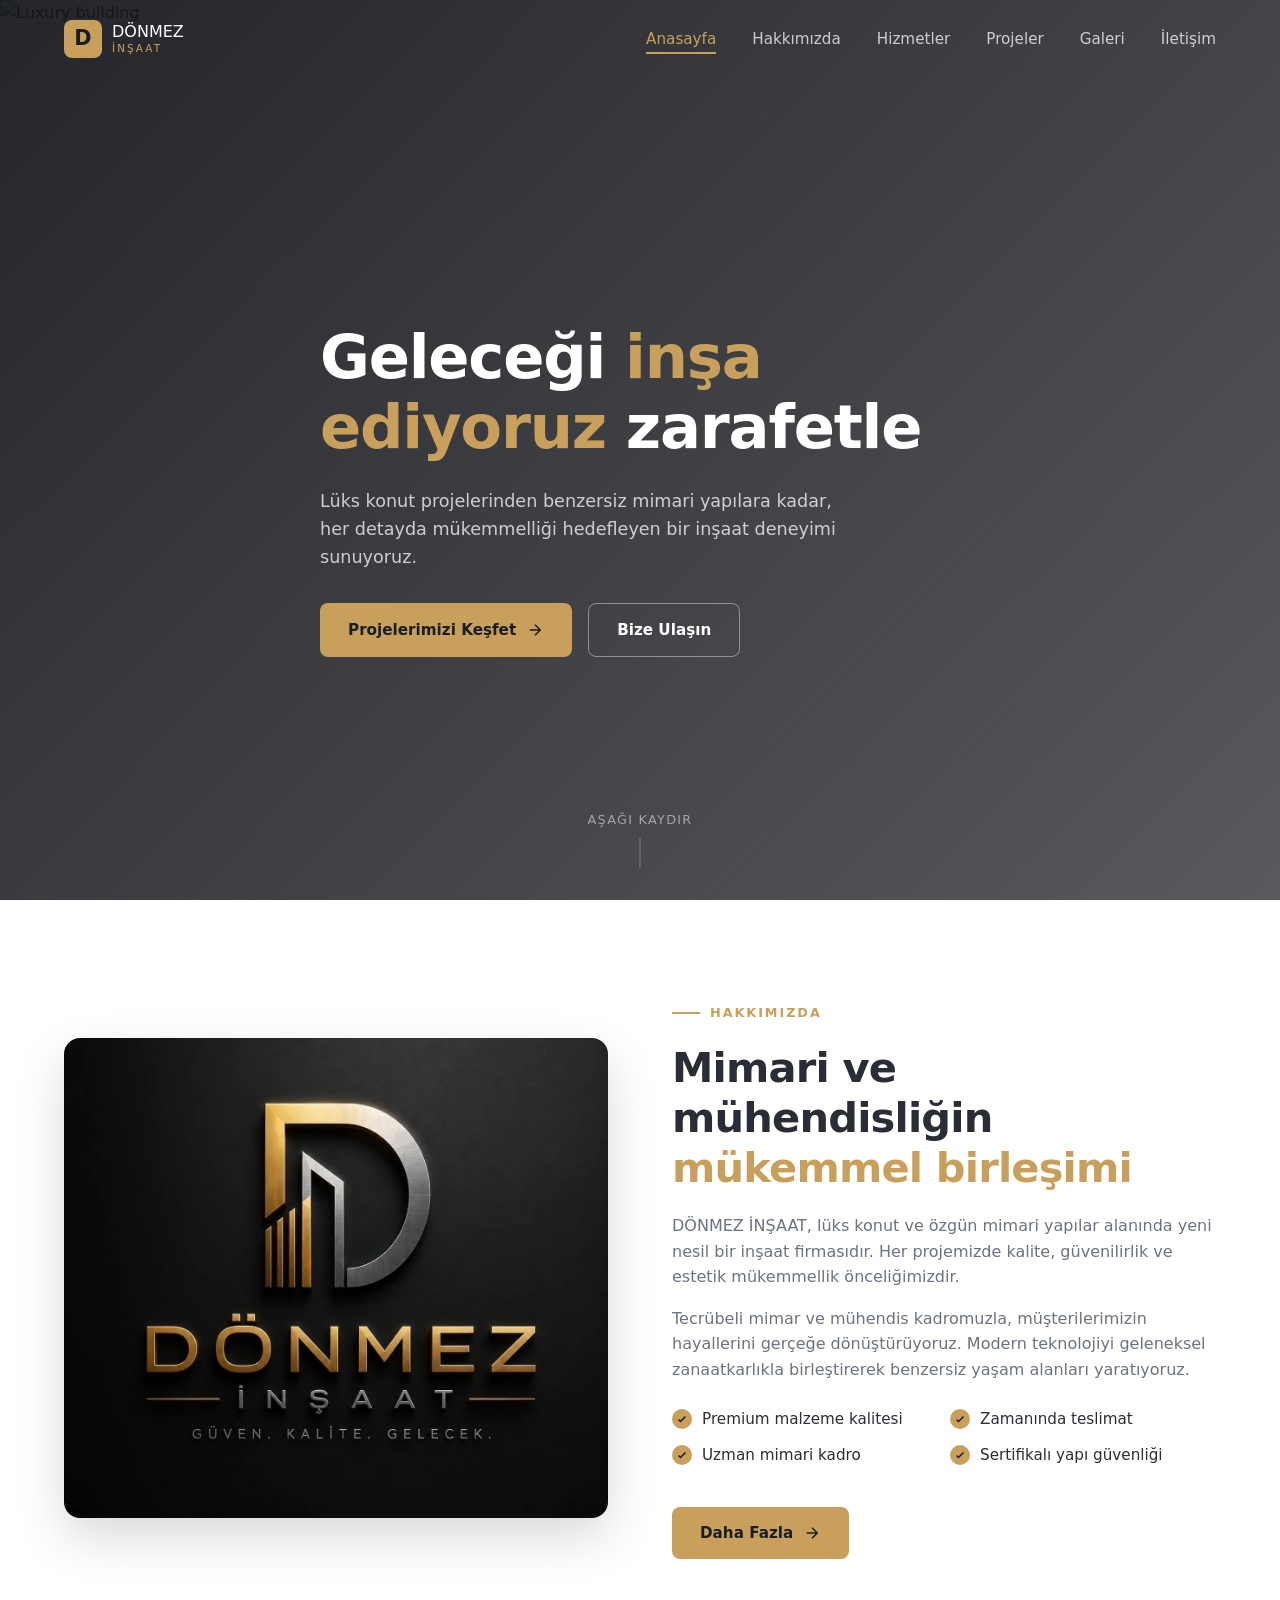
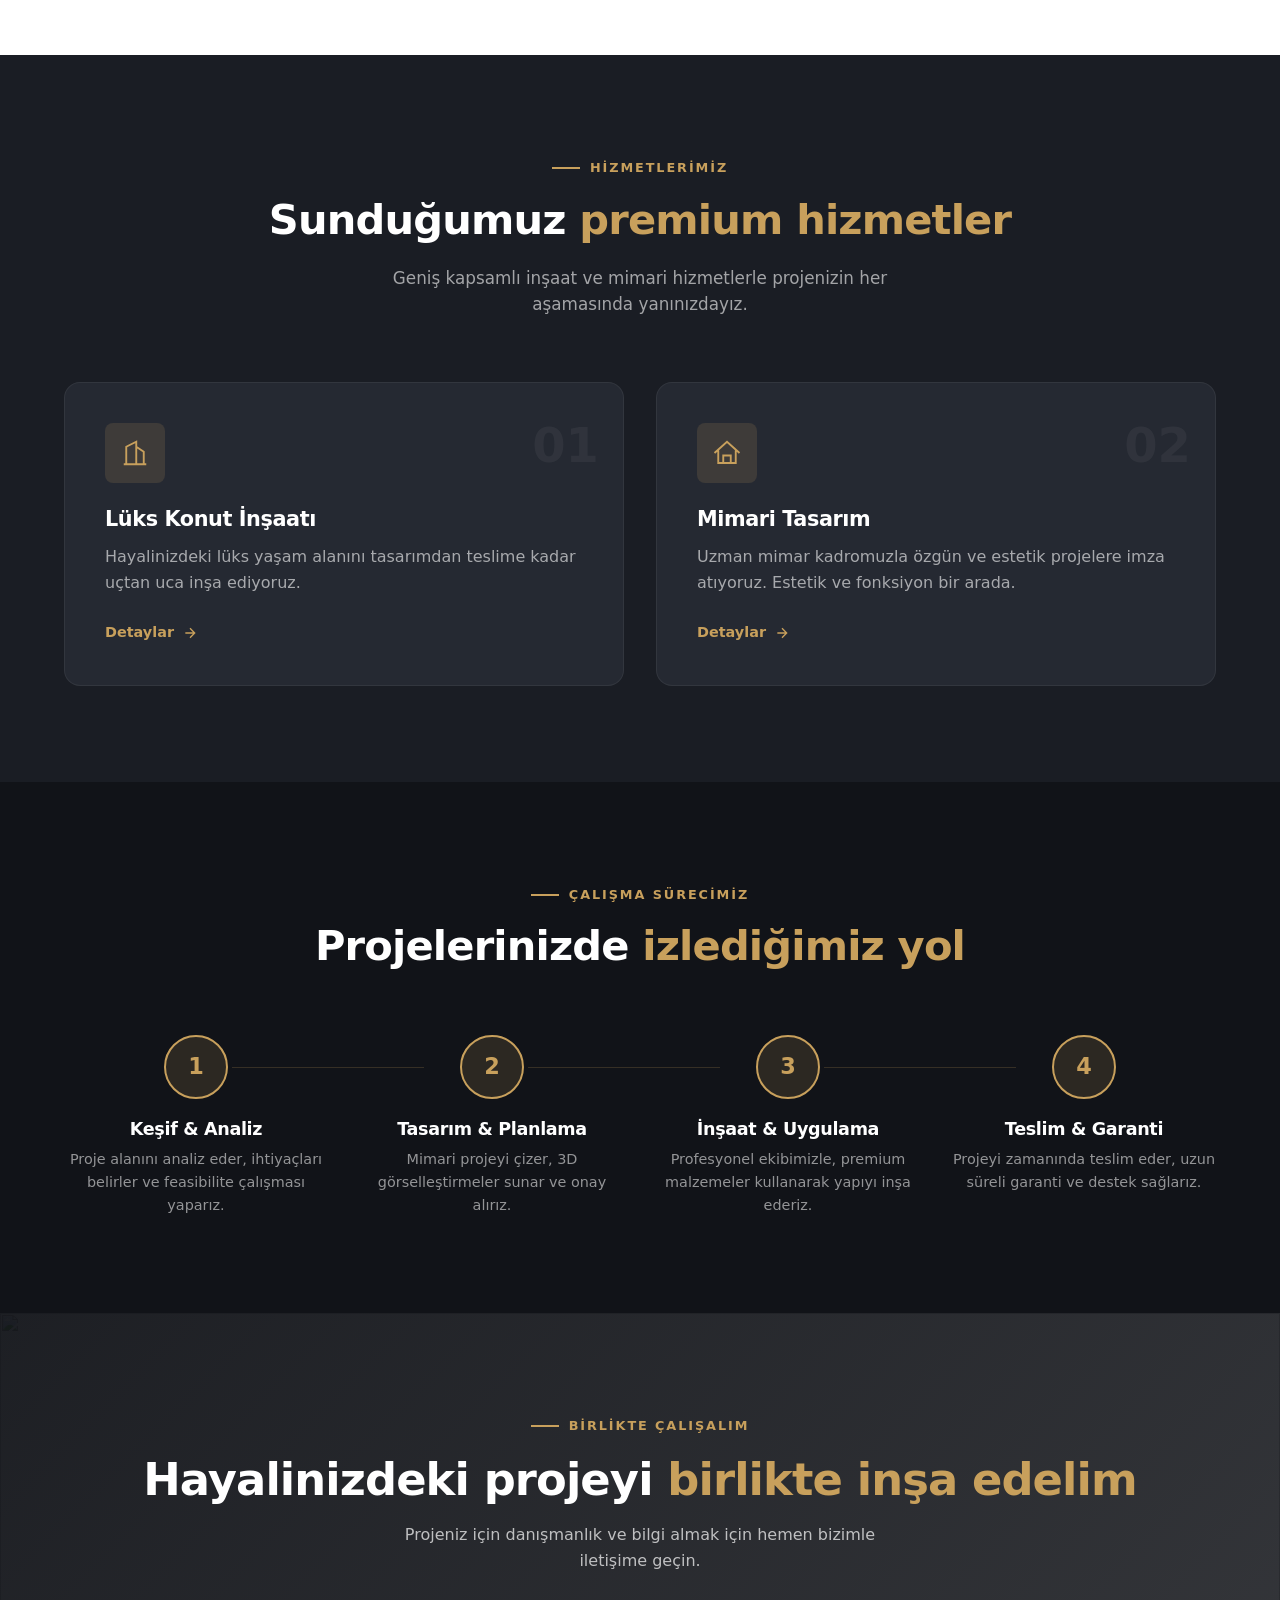
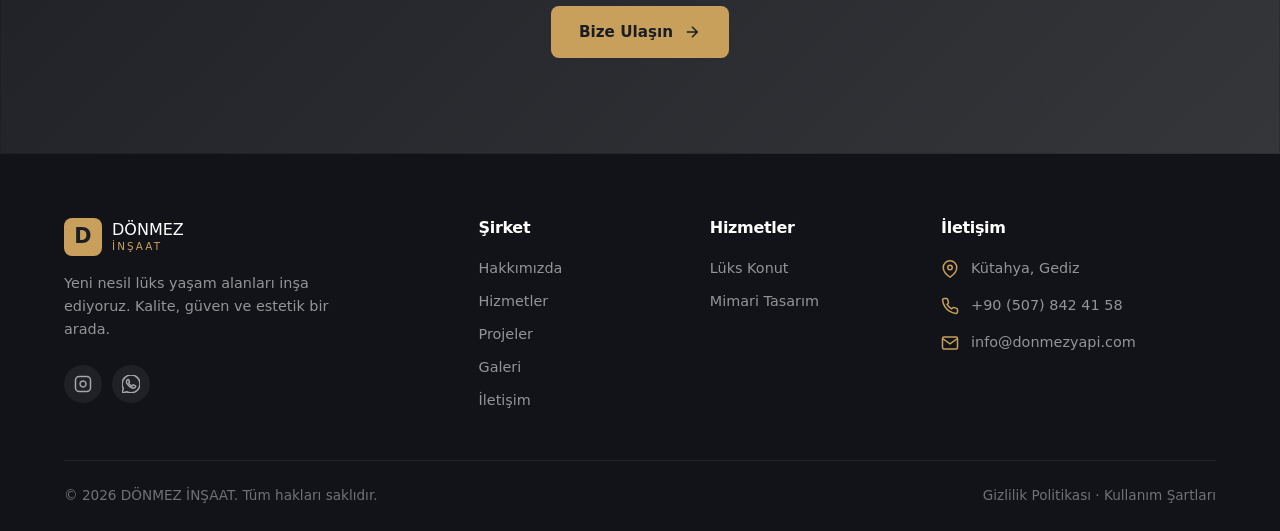
==== index.html @ 4213c46a "Add files via upload" ====
<!DOCTYPE html>
<html lang="tr">
<head>
  <meta charset="UTF-8">
  <meta name="viewport" content="width=device-width, initial-scale=1.0">
  <title>DÖNMEZ İNŞAAT — Lüks İnşaat & Mimarlık</title>
  <meta name="description" content="DÖNMEZ İNŞAAT — Lüks yaşam alanları inşa ediyoruz. Premium kalite, zarif tasarım.">
  <link rel="stylesheet" href="style.css">
</head>
<body>

  <div class="loader">
    <div class="loader-logo"><span class="logo-mark">D</span><span>DÖNMEZ</span></div>
    <div class="loader-bar"><div class="loader-bar-fill"></div></div>
  </div>

  <div class="scroll-progress"></div>

  <!-- Navbar -->
  <nav class="navbar">
    <div class="nav-container">
      <a href="index.html" class="nav-logo">
        <span class="logo-mark">D</span>
        <span class="logo-text">DÖNMEZ<small>İNŞAAT</small></span>
      </a>
      <ul class="nav-links">
        <li><a href="index.html">Anasayfa</a></li>
        <li><a href="hakkimizda.html">Hakkımızda</a></li>
        <li><a href="hizmetler.html">Hizmetler</a></li>
        <li><a href="projeler.html">Projeler</a></li>
        <li><a href="galeri.html">Galeri</a></li>
        <li><a href="iletisim.html">İletişim</a></li>
      </ul>
      <button class="nav-toggle" aria-label="Menu"><span></span><span></span><span></span></button>
    </div>
  </nav>

  <div class="mobile-menu">
    <a href="index.html">Anasayfa</a>
    <a href="hakkimizda.html">Hakkımızda</a>
    <a href="hizmetler.html">Hizmetler</a>
    <a href="projeler.html">Projeler</a>
    <a href="galeri.html">Galeri</a>
    <a href="iletisim.html">İletişim</a>
  </div>

  <!-- Hero -->
  <section class="hero">
    <div class="hero-bg">
      <img src="https://images.pexels.com/photos/323780/pexels-photo-323780.jpeg?auto=compress&cs=tinysrgb&w=1920" alt="Luxury building">
    </div>
    <div class="hero-overlay"></div>
    <div class="container">
      <div class="hero-content">

        <h1>Geleceği <span class="gold-line">inşa ediyoruz</span> zarafetle</h1>
        <p>Lüks konut projelerinden benzersiz mimari yapılara kadar, her detayda mükemmelliği hedefleyen bir inşaat deneyimi sunuyoruz.</p>
        <div class="hero-actions">
          <a href="projeler.html" class="btn btn-primary"><span>Projelerimizi Keşfet</span>
            <svg class="btn-arrow" viewBox="0 0 24 24" fill="none" stroke="currentColor" stroke-width="2"><path d="M5 12h14M12 5l7 7-7 7"/></svg>
          </a>
          <a href="iletisim.html" class="btn btn-outline">Bize Ulaşın</a>
        </div>
      </div>
    </div>
    <div class="hero-scroll">Aşağı Kaydır</div>
  </section>

  <!-- About Preview -->
  <section class="section">
    <div class="container">
      <div class="feature-row">
        <div class="feature-image reveal-left">
          <img src="image/donmez.webp" alt="Modern architecture">
        </div>
        <div class="feature-content reveal-right">
          <div class="section-label">Hakkımızda</div>
          <h2 class="section-title">Mimari ve mühendisliğin <span class="text-gold">mükemmel birleşimi</span></h2>
          <p>DÖNMEZ İNŞAAT, lüks konut ve özgün mimari yapılar alanında yeni nesil bir inşaat firmasıdır. Her projemizde kalite, güvenilirlik ve estetik mükemmellik önceliğimizdir.</p>
          <p>Tecrübeli mimar ve mühendis kadromuzla, müşterilerimizin hayallerini gerçeğe dönüştürüyoruz. Modern teknolojiyi geleneksel zanaatkarlıkla birleştirerek benzersiz yaşam alanları yaratıyoruz.</p>
          <ul class="feature-list">
            <li>Premium malzeme kalitesi</li>
            <li>Zamanında teslimat</li>
            <li>Uzman mimari kadro</li>
            <li>Sertifikalı yapı güvenliği</li>
          </ul>
          <a href="hakkimizda.html" class="btn btn-primary" style="margin-top:1rem"><span>Daha Fazla</span>
            <svg class="btn-arrow" viewBox="0 0 24 24" fill="none" stroke="currentColor" stroke-width="2"><path d="M5 12h14M12 5l7 7-7 7"/></svg>
          </a>
        </div>
      </div>
    </div>
  </section>

  <!-- Services -->
  <section class="section" style="background:var(--color-charcoal)">
    <div class="container">
      <div class="text-center" style="margin-bottom:4rem">
        <div class="section-label reveal" style="justify-content:center">Hizmetlerimiz</div>
        <h2 class="section-title reveal" style="color:var(--color-white)">Sunduğumuz <span class="text-gold">premium hizmetler</span></h2>
        <p class="section-subtitle reveal" style="margin-left:auto;margin-right:auto;color:rgba(255,255,255,0.6)">Geniş kapsamlı inşaat ve mimari hizmetlerle projenizin her aşamasında yanınızdayız.</p>
      </div>
      <div class="services-grid">
        <div class="service-card reveal">
          <span class="service-number">01</span>
          <div class="service-icon">
            <svg viewBox="0 0 24 24" fill="none" stroke="currentColor" stroke-width="1.5"><path d="M3 21h18M5 21V7l8-4v18M19 21V11l-6-4"/><path d="M9 9v.01M9 12v.01M9 15v.01M9 18v.01"/></svg>
          </div>
          <h3>Lüks Konut İnşaatı</h3>
          <p>Hayalinizdeki lüks yaşam alanını tasarımdan teslime kadar uçtan uca inşa ediyoruz.</p>
          <a href="hizmetler.html" class="service-link">Detaylar
            <svg width="16" height="16" viewBox="0 0 24 24" fill="none" stroke="currentColor" stroke-width="2"><path d="M5 12h14M12 5l7 7-7 7"/></svg>
          </a>
        </div>
        <div class="service-card reveal delay-1">
          <span class="service-number">02</span>
          <div class="service-icon">
            <svg viewBox="0 0 24 24" fill="none" stroke="currentColor" stroke-width="1.5"><path d="M2 12l10-9 10 9M5 10v10h14V10M9 20v-6h6v6"/></svg>
          </div>
          <h3>Mimari Tasarım</h3>
          <p>Uzman mimar kadromuzla özgün ve estetik projelere imza atıyoruz. Estetik ve fonksiyon bir arada.</p>
          <a href="hizmetler.html" class="service-link">Detaylar
            <svg width="16" height="16" viewBox="0 0 24 24" fill="none" stroke="currentColor" stroke-width="2"><path d="M5 12h14M12 5l7 7-7 7"/></svg>
          </a>
        </div>
      </div>
    </div>
  </section>

  <!-- Process -->
  <section class="section" style="background:var(--color-charcoal-dark)">
    <div class="container">
      <div class="text-center" style="margin-bottom:4rem">
        <div class="section-label reveal" style="justify-content:center">Çalışma Sürecimiz</div>
        <h2 class="section-title reveal" style="color:var(--color-white)">Projelerinizde <span class="text-gold">izlediğimiz yol</span></h2>
      </div>
      <div class="process-grid">
        <div class="process-step reveal">
          <div class="step-num">1</div>
          <h4>Keşif & Analiz</h4>
          <p>Proje alanını analiz eder, ihtiyaçları belirler ve feasibilite çalışması yaparız.</p>
        </div>
        <div class="process-step reveal delay-1">
          <div class="step-num">2</div>
          <h4>Tasarım & Planlama</h4>
          <p>Mimari projeyi çizer, 3D görselleştirmeler sunar ve onay alırız.</p>
        </div>
        <div class="process-step reveal delay-2">
          <div class="step-num">3</div>
          <h4>İnşaat & Uygulama</h4>
          <p>Profesyonel ekibimizle, premium malzemeler kullanarak yapıyı inşa ederiz.</p>
        </div>
        <div class="process-step reveal delay-3">
          <div class="step-num">4</div>
          <h4>Teslim & Garanti</h4>
          <p>Projeyi zamanında teslim eder, uzun süreli garanti ve destek sağlarız.</p>
        </div>
      </div>
    </div>
  </section>

  <!-- CTA -->
  <section class="cta-section">
    <div class="cta-bg">
      <img src="https://images.pexels.com/photos/2102587/pexels-photo-2102587.jpeg?auto=compress&cs=tinysrgb&w=1920" alt="">
    </div>
    <div class="cta-overlay"></div>
    <div class="container">
      <div class="cta-content reveal">
        <div class="section-label" style="justify-content:center">Birlikte Çalışalım</div>
        <h2>Hayalinizdeki projeyi <span class="text-gold">birlikte inşa edelim</span></h2>
        <p>Projeniz için danışmanlık ve bilgi almak için hemen bizimle iletişime geçin.</p>
        <a href="iletisim.html" class="btn btn-primary"><span>Bize Ulaşın</span>
          <svg class="btn-arrow" viewBox="0 0 24 24" fill="none" stroke="currentColor" stroke-width="2"><path d="M5 12h14M12 5l7 7-7 7"/></svg>
        </a>
      </div>
    </div>
  </section>

  <!-- Footer -->
  <footer class="footer">
    <div class="container">
      <div class="footer-grid">
        <div class="footer-brand">
          <a href="index.html" class="nav-logo">
            <span class="logo-mark">D</span>
            <span class="logo-text">DÖNMEZ<small>İNŞAAT</small></span>
          </a>
          <p>Yeni nesil lüks yaşam alanları inşa ediyoruz. Kalite, güven ve estetik bir arada.</p>
<div class="footer-social">

  <!-- Instagram -->
  <a href="https://www.instagram.com/donmezinsaat" target="_blank" aria-label="Instagram">
    <svg width="18" height="18" viewBox="0 0 24 24" fill="none" stroke="currentColor" stroke-width="2">
      <rect x="2" y="2" width="20" height="20" rx="5"/>
      <path d="M16 11.37A4 4 0 1112.63 8 4 4 0 0116 11.37z"/>
      <path d="M17.5 6.5h.01"/>
    </svg>
  </a>

  <!-- WhatsApp -->
  <a href="https://wa.me/905078424158" target="_blank" aria-label="WhatsApp">
    <svg width="18" height="18" viewBox="0 0 24 24" fill="none" stroke="currentColor" stroke-width="2">
      <path d="M20.52 3.48A11.86 11.86 0 0012.06 0C5.5 0 .16 5.34.16 11.9c0 2.1.55 4.15 1.6 5.96L0 24l6.3-1.65a11.84 11.84 0 005.76 1.47h.01c6.56 0 11.9-5.34 11.9-11.9a11.8 11.8 0 00-3.45-8.44z"/>
      <path d="M17.4 14.1c-.3-.15-1.76-.87-2.03-.97-.27-.1-.47-.15-.67.15-.2.3-.77.97-.94 1.17-.17.2-.35.22-.65.07-.3-.15-1.25-.46-2.39-1.47-.88-.78-1.48-1.75-1.65-2.05-.17-.3-.02-.46.13-.61.13-.13.3-.35.45-.52.15-.18.2-.3.3-.5.1-.2.05-.37-.02-.52-.08-.15-.67-1.62-.92-2.22-.24-.58-.49-.5-.67-.5h-.57c-.2 0-.52.08-.8.37-.27.3-1.05 1.02-1.05 2.5s1.08 2.9 1.23 3.1c.15.2 2.12 3.24 5.14 4.54.72.31 1.29.5 1.73.64.73.23 1.39.2 1.91.12.58-.09 1.76-.72 2.01-1.42.25-.7.25-1.3.17-1.42-.08-.12-.27-.2-.57-.35z"/>
    </svg>
  </a>

</div>
        </div>
        <div class="footer-col">
          <h4>Şirket</h4>
          <div class="footer-links">
            <a href="hakkimizda.html">Hakkımızda</a>
            <a href="hizmetler.html">Hizmetler</a>
            <a href="projeler.html">Projeler</a>
            <a href="galeri.html">Galeri</a>
            <a href="iletisim.html">İletişim</a>
          </div>
        </div>
        <div class="footer-col">
          <h4>Hizmetler</h4>
          <div class="footer-links">
            <a href="hizmetler.html">Lüks Konut</a>
            <a href="hizmetler.html">Mimari Tasarım</a>
          </div>
        </div>
        <div class="footer-col">
          <h4>İletişim</h4>
          <div class="footer-contact-item">
            <svg viewBox="0 0 24 24" fill="none" stroke="currentColor" stroke-width="2"><path d="M21 10c0 7-9 13-9 13s-9-6-9-13a9 9 0 0118 0z"/><circle cx="12" cy="10" r="3"/></svg>
            <span>Kütahya, Gediz</span>
          </div>
          <div class="footer-contact-item">
            <svg viewBox="0 0 24 24" fill="none" stroke="currentColor" stroke-width="2"><path d="M22 16.92v3a2 2 0 01-2.18 2 19.79 19.79 0 01-8.63-3.07 19.5 19.5 0 01-6-6 19.79 19.79 0 01-3.07-8.67A2 2 0 014.11 2h3a2 2 0 012 1.72c.13.96.36 1.9.7 2.81a2 2 0 01-.45 2.11L8.09 9.91a16 16 0 006 6l1.27-1.27a2 2 0 012.11-.45c.91.34 1.85.57 2.81.7A2 2 0 0122 16.92z"/></svg>
            <span>+90 (507) 842 41 58</span>
          </div>
          <div class="footer-contact-item">
            <svg viewBox="0 0 24 24" fill="none" stroke="currentColor" stroke-width="2"><path d="M4 4h16c1.1 0 2 .9 2 2v12c0 1.1-.9 2-2 2H4c-1.1 0-2-.9-2-2V6c0-1.1.9-2 2-2zM22 6l-10 7L2 6"/></svg>
            <span>info@donmezyapi.com</span>
          </div>
        </div>
      </div>
      <div class="footer-bottom">
        <span>© 2026 DÖNMEZ İNŞAAT. Tüm hakları saklıdır.</span>
        <span>Gizlilik Politikası · Kullanım Şartları</span>
      </div>
    </div>
  </footer>

  <button class="back-to-top" aria-label="Back to top">
    <svg width="20" height="20" viewBox="0 0 24 24" fill="none" stroke="currentColor" stroke-width="2"><path d="M18 15l-6-6-6 6"/></svg>
  </button>

  <script src="script.js"></script>
</body>
</html>
---- style.css ----
/* ===== DÖNMEZ İNŞAAT — Premium Design System ===== */

:root {
  --color-charcoal: #1a1d24;
  --color-charcoal-light: #252932;
  --color-charcoal-dark: #111318;
  --color-gold: #c8a05c;
  --color-gold-light: #d9b878;
  --color-gold-dark: #a8854a;
  --color-cream: #f5f1ea;
  --color-white: #ffffff;
  --color-gray-100: #f4f5f7;
  --color-gray-200: #e5e7eb;
  --color-gray-300: #d1d5db;
  --color-gray-500: #6b7280;
  --color-gray-600: #4b5563;
  --color-gray-700: #374151;
  --color-text: #2a2d35;
  --color-text-muted: #6b7280;

  --ease: cubic-bezier(0.22, 1, 0.36, 1);
  --transition: 0.35s var(--ease);

  --radius: 8px;
  --radius-lg: 16px;

  --shadow-sm: 0 2px 8px rgba(0, 0, 0, 0.06);
  --shadow-md: 0 8px 24px rgba(0, 0, 0, 0.1);
  --shadow-lg: 0 20px 50px rgba(0, 0, 0, 0.15);

  --container: 1200px;
}

/* ===== RESET ===== */
*, *::before, *::after { box-sizing: border-box; margin: 0; padding: 0; }

html { scroll-behavior: smooth; -webkit-font-smoothing: antialiased; }

body {
  font-family: 'Segoe UI', system-ui, -apple-system, sans-serif;
  color: var(--color-text);
  background: var(--color-white);
  line-height: 1.6;
  overflow-x: hidden;
}

img { max-width: 100%; display: block; }
a { text-decoration: none; color: inherit; }
ul { list-style: none; }

/* ===== TYPOGRAPHY ===== */
h1, h2, h3, h4 { line-height: 1.2; font-weight: 700; letter-spacing: -0.02em; }

.section-title { font-size: clamp(1.8rem, 4vw, 2.6rem); margin-bottom: 1.25rem; }
.section-subtitle { font-size: 1.05rem; color: var(--color-text-muted); max-width: 560px; }
.text-gold { color: var(--color-gold); }
.text-center { text-align: center; }

/* ===== LAYOUT ===== */
.container { max-width: var(--container); margin: 0 auto; padding: 0 24px; }
.section { padding: 6rem 0; }

/* ===== SECTION LABEL ===== */
.section-label {
  display: inline-flex;
  align-items: center;
  gap: 10px;
  font-size: 0.8rem;
  font-weight: 700;
  letter-spacing: 0.15em;
  text-transform: uppercase;
  color: var(--color-gold);
  margin-bottom: 1rem;
}
.section-label::before {
  content: '';
  width: 28px;
  height: 2px;
  background: var(--color-gold);
}

.gold-line {
  position: relative;
  color: var(--color-gold);
}

/* ===== BUTTONS ===== */
.btn {
  display: inline-flex;
  align-items: center;
  gap: 10px;
  padding: 14px 28px;
  border-radius: var(--radius);
  font-size: 0.95rem;
  font-weight: 600;
  cursor: pointer;
  border: none;
  transition: all var(--transition);
  white-space: nowrap;
}
.btn-arrow { width: 18px; height: 18px; transition: transform var(--transition); }
.btn:hover .btn-arrow { transform: translateX(4px); }

.btn-primary { background: var(--color-gold); color: var(--color-charcoal); }
.btn-primary:hover { background: var(--color-gold-dark); transform: translateY(-2px); box-shadow: 0 8px 20px rgba(200, 160, 92, 0.35); }

.btn-outline { background: transparent; color: var(--color-white); border: 1.5px solid rgba(255,255,255,0.4); }
.btn-outline:hover { background: var(--color-white); color: var(--color-charcoal); border-color: var(--color-white); }

.btn-dark { background: var(--color-charcoal); color: var(--color-white); }
.btn-dark:hover { background: var(--color-charcoal-light); transform: translateY(-2px); }

/* ===== LOADER ===== */
.loader {
  position: fixed;
  inset: 0;
  background: var(--color-charcoal-dark);
  z-index: 9999;
  display: flex;
  flex-direction: column;
  align-items: center;
  justify-content: center;
  gap: 24px;
  transition: opacity 0.6s ease, visibility 0.6s ease;
}
.loader.hidden { opacity: 0; visibility: hidden; }

.loader-logo {
  display: flex;
  align-items: center;
  gap: 12px;
  font-size: 1.5rem;
  font-weight: 700;
  letter-spacing: 0.1em;
  color: var(--color-white);
}
.loader-logo .logo-mark {
  width: 40px; height: 40px;
  border-radius: 8px;
  background: var(--color-gold);
  color: var(--color-charcoal);
  display: flex; align-items: center; justify-content: center;
  font-size: 1.4rem;
}

.loader-bar {
  width: 200px;
  height: 3px;
  background: rgba(255,255,255,0.1);
  border-radius: 4px;
  overflow: hidden;
}
.loader-bar-fill {
  height: 100%;
  width: 0;
  background: var(--color-gold);
  animation: loaderFill 1.4s ease forwards;
}
@keyframes loaderFill { to { width: 100%; } }

/* ===== SCROLL PROGRESS ===== */
.scroll-progress {
  position: fixed;
  top: 0; left: 0;
  height: 3px;
  width: 0;
  background: var(--color-gold);
  z-index: 9998;
  transition: width 0.1s linear;
}

/* ===== NAVBAR ===== */
.navbar {
  position: fixed;
  top: 0; left: 0; right: 0;
  z-index: 1000;
  padding: 20px 0;
  transition: all var(--transition);
}
.navbar.scrolled {
  background: rgba(17, 19, 24, 0.95);
  backdrop-filter: blur(12px);
  padding: 14px 0;
  box-shadow: 0 4px 20px rgba(0,0,0,0.3);
}
.navbar.scrolled.always { background: rgba(17, 19, 24, 0.98); }

.nav-container {
  max-width: var(--container);
  margin: 0 auto;
  padding: 0 24px;
  display: flex;
  align-items: center;
  justify-content: space-between;
}

.nav-logo {
  display: flex;
  align-items: center;
  gap: 10px;
  color: var(--color-white);
}
.logo-mark {
  width: 38px; height: 38px;
  border-radius: 8px;
  background: var(--color-gold);
  color: var(--color-charcoal);
  display: flex; align-items: center; justify-content: center;
  font-size: 1.3rem;
  font-weight: 800;
  flex-shrink: 0;
}
.logo-text {
  display: flex;
  flex-direction: column;
  line-height: 1;
}
.logo-text > span { font-size: 1.1rem; font-weight: 700; letter-spacing: 0.05em; }
.logo-text small { font-size: 0.65rem; letter-spacing: 0.2em; color: var(--color-gold); margin-top: 3px; }

.nav-links {
  display: flex;
  gap: 36px;
}
.nav-links a {
  color: rgba(255,255,255,0.75);
  font-size: 0.95rem;
  font-weight: 500;
  transition: color var(--transition);
  position: relative;
}
.nav-links a:hover { color: var(--color-white); }
.nav-links a.active { color: var(--color-gold); }
.nav-links a.active::after {
  content: '';
  position: absolute;
  bottom: -6px; left: 0; right: 0;
  height: 2px;
  background: var(--color-gold);
}

.nav-toggle {
  display: none;
  flex-direction: column;
  gap: 5px;
  background: none;
  border: none;
  cursor: pointer;
  padding: 8px;
}
.nav-toggle span {
  width: 24px; height: 2px;
  background: var(--color-white);
  transition: all var(--transition);
}

/* ===== MOBILE MENU ===== */
.mobile-menu {
  position: fixed;
  top: 0; right: -100%;
  width: 280px;
  height: 100vh;
  background: var(--color-charcoal-dark);
  z-index: 999;
  display: flex;
  flex-direction: column;
  padding: 80px 32px 32px;
  gap: 8px;
  transition: right 0.4s var(--ease);
}
.mobile-menu.open { right: 0; }
.mobile-menu a {
  color: rgba(255,255,255,0.8);
  font-size: 1.05rem;
  font-weight: 500;
  padding: 14px 0;
  border-bottom: 1px solid rgba(255,255,255,0.08);
  transition: color var(--transition);
}
.mobile-menu a:hover { color: var(--color-gold); }

/* ===== HERO ===== */
.hero {
  position: relative;
  min-height: 100vh;
  display: flex;
  align-items: center;
  overflow: hidden;
}
.hero-bg {
  position: absolute;
  inset: 0;
  z-index: 0;
}
.hero-bg img {
  width: 100%; height: 100%;
  object-fit: cover;
}
.hero-overlay {
  position: absolute;
  inset: 0;
  background: linear-gradient(135deg, rgba(17,19,24,0.92) 0%, rgba(17,19,24,0.7) 100%);
  z-index: 1;
}
.hero-content {
  position: relative;
  z-index: 2;
  max-width: 640px;
  padding-top: 80px;
}
.hero-label {
  display: inline-block;
  font-size: 0.85rem;
  font-weight: 600;
  letter-spacing: 0.15em;
  text-transform: uppercase;
  color: var(--color-gold);
  margin-bottom: 1.5rem;
  padding: 6px 16px;
  border: 1px solid rgba(200,160,92,0.4);
  border-radius: 100px;
}
.hero-content h1 {
  font-size: clamp(2.2rem, 5vw, 3.8rem);
  color: var(--color-white);
  margin-bottom: 1.5rem;
  line-height: 1.15;
}
.hero-content p {
  font-size: 1.1rem;
  color: rgba(255,255,255,0.75);
  margin-bottom: 2rem;
  max-width: 520px;
}
.hero-actions {
  display: flex;
  gap: 16px;
  flex-wrap: wrap;
}
.hero-scroll {
  position: absolute;
  bottom: 32px; left: 50%;
  transform: translateX(-50%);
  z-index: 2;
  color: rgba(255,255,255,0.5);
  font-size: 0.8rem;
  letter-spacing: 0.1em;
  text-transform: uppercase;
  cursor: pointer;
}
.hero-scroll::after {
  content: '';
  display: block;
  width: 1px; height: 30px;
  background: rgba(255,255,255,0.3);
  margin: 8px auto 0;
  animation: scrollLine 2s ease infinite;
}
@keyframes scrollLine {
  0% { transform: scaleY(0); transform-origin: top; }
  50% { transform: scaleY(1); transform-origin: top; }
  100% { transform: scaleY(0); transform-origin: bottom; }
}

/* ===== FEATURE ROW ===== */
.feature-row {
  display: grid;
  grid-template-columns: 1fr 1fr;
  gap: 4rem;
  align-items: center;
}
.feature-image img {
  width: 100%;
  height: 480px;
  object-fit: cover;
  border-radius: var(--radius-lg);
  box-shadow: var(--shadow-lg);
}
.feature-content .section-label { margin-bottom: 1.25rem; }
.feature-content p { margin-bottom: 1rem; color: var(--color-text-muted); }
.feature-list {
  margin: 1.5rem 0;
  display: grid;
  grid-template-columns: 1fr 1fr;
  gap: 12px;
}
.feature-list li {
  display: flex;
  align-items: center;
  gap: 10px;
  font-size: 0.95rem;
  color: var(--color-text);
}
.feature-list li::before {
  content: '';
  width: 20px; height: 20px;
  background: var(--color-gold);
  border-radius: 50%;
  flex-shrink: 0;
  background-image: url("data:image/svg+xml,%3Csvg xmlns='http://www.w3.org/2000/svg' width='12' height='12' viewBox='0 0 24 24' fill='none' stroke='%231a1d24' stroke-width='3'%3E%3Cpath d='M5 13l4 4L19 7'/%3E%3C/svg%3E");
  background-repeat: no-repeat;
  background-position: center;
}

/* ===== SERVICES GRID ===== */
.services-grid {
  display: grid;
  grid-template-columns: repeat(auto-fit, minmax(300px, 1fr));
  gap: 2rem;
}
.service-card {
  background: var(--color-charcoal-light);
  border-radius: var(--radius-lg);
  padding: 2.5rem;
  position: relative;
  overflow: hidden;
  transition: all var(--transition);
  border: 1px solid rgba(255,255,255,0.06);
}
.service-card:hover {
  transform: translateY(-6px);
  border-color: rgba(200,160,92,0.3);
}
.service-number {
  position: absolute;
  top: 1.5rem; right: 1.5rem;
  font-size: 3rem;
  font-weight: 800;
  color: rgba(255,255,255,0.05);
}
.service-icon {
  width: 60px; height: 60px;
  border-radius: var(--radius);
  background: rgba(200,160,92,0.15);
  color: var(--color-gold);
  display: flex; align-items: center; justify-content: center;
  margin-bottom: 1.5rem;
}
.service-icon svg { width: 30px; height: 30px; }
.service-card h3 {
  font-size: 1.3rem;
  color: var(--color-white);
  margin-bottom: 0.75rem;
}
.service-card p {
  color: rgba(255,255,255,0.6);
  margin-bottom: 1.5rem;
}
.service-link {
  display: inline-flex;
  align-items: center;
  gap: 8px;
  color: var(--color-gold);
  font-size: 0.9rem;
  font-weight: 600;
  transition: gap var(--transition);
}
.service-link:hover { gap: 12px; }

/* ===== PROCESS GRID ===== */
.process-grid {
  display: grid;
  grid-template-columns: repeat(4, 1fr);
  gap: 2rem;
  position: relative;
}
.process-step {
  text-align: center;
  position: relative;
}
.process-step .step-num {
  width: 64px; height: 64px;
  border-radius: 50%;
  background: rgba(200,160,92,0.15);
  border: 2px solid var(--color-gold);
  display: flex; align-items: center; justify-content: center;
  font-size: 1.4rem;
  font-weight: 800;
  color: var(--color-gold);
  margin: 0 auto 1.25rem;
}
.process-step h4 {
  color: var(--color-white);
  font-size: 1.1rem;
  margin-bottom: 0.5rem;
}
.process-step p {
  font-size: 0.9rem;
  color: rgba(255,255,255,0.55);
}
.process-step::after {
  content: '';
  position: absolute;
  top: 32px; left: calc(50% + 36px);
  width: calc(100% - 72px);
  height: 1px;
  background: rgba(200,160,92,0.2);
}
.process-step:last-child::after { display: none; }

/* ===== CTA SECTION ===== */
.cta-section {
  position: relative;
  padding: 6rem 0;
  overflow: hidden;
}
.cta-bg {
  position: absolute;
  inset: 0;
  z-index: 0;
}
.cta-bg img {
  width: 100%; height: 100%;
  object-fit: cover;
}
.cta-overlay {
  position: absolute;
  inset: 0;
  background: linear-gradient(135deg, rgba(17,19,24,0.95) 0%, rgba(17,19,24,0.85) 100%);
  z-index: 1;
}
.cta-content {
  position: relative;
  z-index: 2;
  text-align: center;
}
.cta-content h2 {
  font-size: clamp(1.8rem, 4vw, 2.8rem);
  color: var(--color-white);
  margin-bottom: 1rem;
}
.cta-content p {
  color: rgba(255,255,255,0.7);
  margin-bottom: 2rem;
  max-width: 500px;
  margin-left: auto;
  margin-right: auto;
}
.cta-content .section-label { justify-content: center; }

/* ===== FOOTER ===== */
.footer {
  background: var(--color-charcoal-dark);
  padding: 4rem 0 0;
}
.footer-grid {
  display: grid;
  grid-template-columns: 2fr 1fr 1fr 1.5fr;
  gap: 3rem;
  margin-bottom: 3rem;
}
.footer-brand .nav-logo { margin-bottom: 1rem; }
.footer-brand p {
  color: rgba(255,255,255,0.55);
  font-size: 0.9rem;
  margin-bottom: 1.5rem;
  max-width: 280px;
}
.footer-social {
  display: flex;
  gap: 10px;
}
.footer-social a {
  width: 38px; height: 38px;
  border-radius: 50%;
  background: rgba(255,255,255,0.06);
  display: flex; align-items: center; justify-content: center;
  color: rgba(255,255,255,0.6);
  transition: all var(--transition);
}
.footer-social a:hover { background: var(--color-gold); color: var(--color-charcoal); }

.footer-col h4 {
  color: var(--color-white);
  font-size: 1rem;
  margin-bottom: 1.25rem;
}
.footer-links {
  display: flex;
  flex-direction: column;
  gap: 10px;
}
.footer-links a {
  color: rgba(255,255,255,0.55);
  font-size: 0.9rem;
  transition: color var(--transition);
}
.footer-links a:hover { color: var(--color-gold); }

.footer-contact-item {
  display: flex;
  align-items: center;
  gap: 12px;
  margin-bottom: 14px;
}
.footer-contact-item svg {
  width: 18px; height: 18px;
  color: var(--color-gold);
  flex-shrink: 0;
}
.footer-contact-item span {
  color: rgba(255,255,255,0.55);
  font-size: 0.9rem;
}

.footer-bottom {
  border-top: 1px solid rgba(255,255,255,0.08);
  padding: 1.5rem 0;
  display: flex;
  justify-content: space-between;
  align-items: center;
}
.footer-bottom span {
  color: rgba(255,255,255,0.4);
  font-size: 0.85rem;
}

/* ===== BACK TO TOP ===== */
.back-to-top {
  position: fixed;
  bottom: 24px; right: 24px;
  width: 44px; height: 44px;
  border-radius: 50%;
  background: var(--color-gold);
  color: var(--color-charcoal);
  border: none;
  cursor: pointer;
  display: flex;
  align-items: center;
  justify-content: center;
  opacity: 0;
  visibility: hidden;
  transition: all var(--transition);
  z-index: 900;
}
.back-to-top.visible { opacity: 1; visibility: visible; }
.back-to-top:hover { background: var(--color-gold-dark); transform: translateY(-3px); }

/* ===== PAGE HERO (Inner Pages) ===== */
.page-hero {
  padding: 160px 0 80px;
  background: var(--color-charcoal);
  position: relative;
  overflow: hidden;
}
.page-hero::before {
  content: '';
  position: absolute;
  top: 0; right: -10%;
  width: 400px; height: 400px;
  background: radial-gradient(circle, rgba(200,160,92,0.1) 0%, transparent 70%);
  border-radius: 50%;
}
.page-hero h1 {
  font-size: clamp(2rem, 4vw, 3rem);
  color: var(--color-white);
  margin-bottom: 1rem;
  position: relative;
}
.page-hero .breadcrumb {
  display: flex;
  align-items: center;
  gap: 10px;
  font-size: 0.9rem;
  color: rgba(255,255,255,0.5);
}
.page-hero .breadcrumb a { color: var(--color-gold); }
.page-hero .breadcrumb a:hover { text-decoration: underline; }

/* ===== REVEAL ANIMATIONS ===== */
.reveal, .reveal-left, .reveal-right {
  opacity: 0;
  transition: opacity 0.7s var(--ease), transform 0.7s var(--ease);
}
.reveal { transform: translateY(30px); }
.reveal-left { transform: translateX(-40px); }
.reveal-right { transform: translateX(40px); }
.reveal.visible, .reveal-left.visible, .reveal-right.visible {
  opacity: 1;
  transform: none;
}
.delay-1 { transition-delay: 0.1s; }
.delay-2 { transition-delay: 0.2s; }
.delay-3 { transition-delay: 0.3s; }
.delay-4 { transition-delay: 0.4s; }

/* ===== VALUES GRID ===== */
.values-grid {
  display: grid;
  grid-template-columns: repeat(3, 1fr);
  gap: 1.5rem;
}
.value-card {
  background: var(--color-white);
  border: 1px solid var(--color-gray-200);
  border-radius: var(--radius-lg);
  padding: 2.25rem;
  transition: all var(--transition);
}
.value-card:hover {
  transform: translateY(-4px);
  box-shadow: var(--shadow-md);
  border-color: var(--color-gold);
}
.value-icon {
  width: 52px; height: 52px;
  border-radius: var(--radius);
  background: rgba(200,160,92,0.12);
  color: var(--color-gold);
  display: flex; align-items: center; justify-content: center;
  margin-bottom: 1.25rem;
}
.value-icon svg { width: 26px; height: 26px; }
.value-card h3 { font-size: 1.15rem; margin-bottom: 0.5rem; }
.value-card p { font-size: 0.9rem; color: var(--color-text-muted); line-height: 1.7; }

/* ===== VISION/MISSION GRID ===== */
.vision-grid {
  display: grid;
  grid-template-columns: 1fr 1fr;
  gap: 2rem;
}
.vision-card {
  padding: 3rem;
  border-radius: var(--radius-lg);
  position: relative;
  overflow: hidden;
}
.vision-card.dark {
  background: var(--color-charcoal);
  color: var(--color-white);
}
.vision-card.gold {
  background: var(--color-gold);
  color: var(--color-charcoal);
}
.vision-card .vc-icon {
  width: 56px; height: 56px;
  margin-bottom: 1.5rem;
}
.vision-card.dark .vc-icon { color: var(--color-gold); }
.vision-card.gold .vc-icon { color: var(--color-charcoal); }
.vision-card h3 { font-size: 1.5rem; margin-bottom: 1rem; }
.vision-card.dark h3 { color: var(--color-white); }
.vision-card.gold h3 { color: var(--color-charcoal); }
.vision-card p { font-size: 1rem; line-height: 1.8; }
.vision-card.dark p { color: rgba(255,255,255,0.7); }
.vision-card.gold p { color: rgba(26,29,36,0.8); }

/* ===== TEAM GRID ===== */
.team-grid {
  display: grid;
  grid-template-columns: repeat(4, 1fr);
  gap: 1.5rem;
}
.team-card {
  background: var(--color-white);
  border-radius: var(--radius-lg);
  overflow: hidden;
  box-shadow: var(--shadow-sm);
  transition: all var(--transition);
  text-align: center;
}
.team-card:hover { transform: translateY(-6px); box-shadow: var(--shadow-lg); }
.team-card .team-photo {
  width: 100%;
  height: 280px;
  object-fit: cover;
}
.team-card .team-info { padding: 1.5rem; }
.team-card .team-info h3 { font-size: 1.1rem; margin-bottom: 0.25rem; }
.team-card .team-role {
  font-size: 0.8rem;
  font-weight: 600;
  color: var(--color-gold);
  text-transform: uppercase;
  letter-spacing: 0.1em;
  display: block;
  margin-bottom: 0.75rem;
}
.team-card .team-info p {
  font-size: 0.875rem;
  color: var(--color-text-muted);
  line-height: 1.6;
}

/* ===== SERVICE BLOCK ===== */
.service-block {
  display: grid;
  grid-template-columns: 1fr 1fr;
  gap: 4rem;
  align-items: center;
}
.service-block.reverse .sb-image { order: -1; }
.service-block .sb-image img {
  width: 100%;
  height: 420px;
  object-fit: cover;
  border-radius: var(--radius-lg);
  box-shadow: var(--shadow-lg);
}
.service-block .sb-number {
  font-size: 0.85rem;
  font-weight: 700;
  letter-spacing: 0.15em;
  color: var(--color-gold);
  margin-bottom: 0.75rem;
}
.service-block h2 { font-size: 1.8rem; margin-bottom: 1rem; }
.service-block p { color: var(--color-text-muted); margin-bottom: 1.25rem; }
.sb-features {
  display: grid;
  grid-template-columns: 1fr 1fr;
  gap: 10px;
  margin: 1.25rem 0 1.5rem;
}
.sb-features li {
  display: flex;
  align-items: center;
  gap: 10px;
  font-size: 0.9rem;
  color: var(--color-text);
}
.sb-features li::before {
  content: '';
  width: 20px; height: 20px;
  background: var(--color-gold);
  border-radius: 50%;
  flex-shrink: 0;
  background-image: url("data:image/svg+xml,%3Csvg xmlns='http://www.w3.org/2000/svg' width='12' height='12' viewBox='0 0 24 24' fill='none' stroke='%231a1d24' stroke-width='3'%3E%3Cpath d='M5 13l4 4L19 7'/%3E%3C/svg%3E");
  background-repeat: no-repeat;
  background-position: center;
}

/* ===== PROJECTS GRID ===== */
.projects-grid {
  display: grid;
  grid-template-columns: repeat(3, 1fr);
  gap: 2rem;
}
.project-card {
  background: var(--color-white);
  border-radius: var(--radius-lg);
  overflow: hidden;
  box-shadow: var(--shadow-sm);
  transition: all var(--transition);
}
.project-card:hover { transform: translateY(-8px); box-shadow: var(--shadow-lg); }
.project-card .pc-image {
  position: relative;
  overflow: hidden;
  height: 240px;
}
.project-card .pc-image img {
  width: 100%; height: 100%;
  object-fit: cover;
  transition: transform 0.5s ease;
}
.project-card:hover .pc-image img { transform: scale(1.06); }
.project-card .pc-status {
  position: absolute;
  top: 14px; right: 14px;
  padding: 5px 14px;
  border-radius: 100px;
  font-size: 0.7rem;
  font-weight: 700;
  letter-spacing: 0.08em;
  text-transform: uppercase;
}
.status-planlama { background: rgba(200,160,92,0.9); color: var(--color-charcoal); }
.status-tasarim { background: rgba(26,29,36,0.85); color: var(--color-gold); border: 1px solid rgba(200,160,92,0.4); }
.project-card .pc-body { padding: 1.75rem; }
.project-card .pc-cat {
  font-size: 0.7rem;
  font-weight: 700;
  letter-spacing: 0.12em;
  text-transform: uppercase;
  color: var(--color-gold);
  margin-bottom: 0.5rem;
}
.project-card .pc-body h3 { font-size: 1.15rem; margin-bottom: 0.5rem; }
.project-card .pc-body p { font-size: 0.875rem; color: var(--color-text-muted); line-height: 1.7; margin-bottom: 1.25rem; }
.project-meta {
  display: grid;
  grid-template-columns: 1fr 1fr;
  gap: 12px;
  padding-top: 1.25rem;
  border-top: 1px solid var(--color-gray-200);
}
.project-meta .pm-label {
  font-size: 0.7rem;
  color: var(--color-gray-500);
  text-transform: uppercase;
  letter-spacing: 0.08em;
  margin-bottom: 2px;
}
.project-meta .pm-value { font-size: 0.85rem; font-weight: 600; color: var(--color-charcoal); }

/* ===== GALLERY ===== */
.gallery-filters {
  display: flex;
  justify-content: center;
  gap: 10px;
  margin-bottom: 3rem;
  flex-wrap: wrap;
}
.filter-btn {
  padding: 10px 22px;
  border-radius: 100px;
  font-size: 0.9rem;
  font-weight: 600;
  color: var(--color-gray-600);
  background: var(--color-white);
  border: 1px solid var(--color-gray-300);
  cursor: pointer;
  transition: all var(--transition);
}
.filter-btn:hover { border-color: var(--color-gold); color: var(--color-gold-dark); }
.filter-btn.active { background: var(--color-gold); color: var(--color-charcoal); border-color: var(--color-gold); }

.gallery-grid {
  display: grid;
  grid-template-columns: repeat(3, 1fr);
  gap: 20px;
}
.gallery-item {
  position: relative;
  overflow: hidden;
  border-radius: var(--radius-lg);
  cursor: pointer;
  aspect-ratio: 4/3;
}
.gallery-item img {
  width: 100%; height: 100%;
  object-fit: cover;
  transition: transform 0.5s ease;
}
.gallery-item::after {
  content: '';
  position: absolute;
  inset: 0;
  background: linear-gradient(to top, rgba(17,19,24,0.75) 0%, transparent 50%);
  opacity: 0;
  transition: opacity var(--transition);
}
.gallery-item:hover img { transform: scale(1.08); }
.gallery-item:hover::after { opacity: 1; }
.gallery-item .overlay-info {
  position: absolute;
  bottom: 16px; left: 16px; right: 16px;
  color: var(--color-white);
  z-index: 1;
  opacity: 0;
  transform: translateY(12px);
  transition: all var(--transition);
}
.gallery-item:hover .overlay-info { opacity: 1; transform: none; }
.gallery-item .overlay-info .cat {
  font-size: 0.7rem;
  font-weight: 700;
  letter-spacing: 0.12em;
  text-transform: uppercase;
  color: var(--color-gold);
  margin-bottom: 4px;
}
.gallery-item .overlay-info .title { font-size: 0.95rem; font-weight: 600; }
.gallery-item .zoom-icon {
  position: absolute;
  top: 16px; right: 16px;
  width: 36px; height: 36px;
  background: rgba(255,255,255,0.2);
  backdrop-filter: blur(4px);
  border-radius: 50%;
  display: flex; align-items: center; justify-content: center;
  color: var(--color-white);
  z-index: 1;
  opacity: 0;
  transition: all var(--transition);
}
.gallery-item:hover .zoom-icon { opacity: 1; }
.gallery-item .zoom-icon svg { width: 16px; height: 16px; }

/* ===== CONTACT ===== */
.contact-grid {
  display: grid;
  grid-template-columns: 1fr 1.3fr;
  gap: 3rem;
  align-items: start;
}
.contact-info-card {
  background: var(--color-white);
  border-radius: var(--radius-lg);
  padding: 1.75rem;
  box-shadow: var(--shadow-sm);
  margin-bottom: 1.25rem;
  display: flex;
  align-items: flex-start;
  gap: 1.25rem;
  transition: all var(--transition);
  border: 1px solid var(--color-gray-200);
}
.contact-info-card:hover { box-shadow: var(--shadow-md); transform: translateX(4px); }
.contact-info-card .ci-icon {
  width: 50px; height: 50px;
  border-radius: var(--radius);
  background: rgba(200,160,92,0.12);
  color: var(--color-gold);
  display: flex; align-items: center; justify-content: center;
  flex-shrink: 0;
}
.contact-info-card .ci-icon svg { width: 22px; height: 22px; }
.contact-info-card .ci-info h3 { font-size: 1rem; margin-bottom: 0.25rem; }
.contact-info-card .ci-info p { font-size: 0.9rem; color: var(--color-text-muted); line-height: 1.6; }
.contact-info-card .ci-info a { color: var(--color-gold-dark); font-weight: 600; }

.hours-card {
  background: var(--color-charcoal);
  color: var(--color-white);
  border-radius: var(--radius-lg);
  padding: 1.75rem;
  margin-top: 1.25rem;
}
.hours-card h3 {
  color: var(--color-white);
  font-size: 1.05rem;
  margin-bottom: 1rem;
  padding-bottom: 0.75rem;
  border-bottom: 1px solid rgba(255,255,255,0.12);
}
.hours-row {
  display: flex;
  justify-content: space-between;
  align-items: center;
  padding: 8px 0;
  font-size: 0.875rem;
}
.hours-row .day { color: rgba(255,255,255,0.7); }
.hours-row .time { color: var(--color-gold); font-weight: 600; }
.hours-row.closed .time { color: rgba(255,255,255,0.35); }

.contact-form-wrap {
  background: var(--color-white);
  border-radius: var(--radius-lg);
  padding: 2.5rem;
  box-shadow: var(--shadow-md);
  border: 1px solid var(--color-gray-200);
}
.contact-form-wrap h2 { font-size: 1.4rem; margin-bottom: 0.5rem; }
.contact-form-wrap > p { font-size: 0.9rem; color: var(--color-text-muted); margin-bottom: 1.75rem; }
.form-row { display: grid; grid-template-columns: 1fr 1fr; gap: 1.25rem; }
.form-group { margin-bottom: 1.25rem; }
.form-group label {
  display: block;
  font-size: 0.85rem;
  font-weight: 600;
  color: var(--color-gray-700);
  margin-bottom: 0.5rem;
}
.form-group label .req { color: #dc2626; }
.form-control {
  width: 100%;
  padding: 12px 16px;
  border: 1px solid var(--color-gray-300);
  border-radius: var(--radius);
  font-size: 0.9rem;
  font-family: inherit;
  color: var(--color-text);
  background: var(--color-gray-100);
  transition: all var(--transition);
}
.form-control:focus {
  outline: none;
  border-color: var(--color-gold);
  background: var(--color-white);
  box-shadow: 0 0 0 3px rgba(200,160,92,0.12);
}
textarea.form-control { min-height: 120px; resize: vertical; }
select.form-control {
  cursor: pointer;
  appearance: none;
  background-image: url("data:image/svg+xml,%3Csvg xmlns='http://www.w3.org/2000/svg' width='12' height='8' viewBox='0 0 12 8'%3E%3Cpath fill='%236b7280' d='M6 8L0 0h12z'/%3E%3C/svg%3E");
  background-repeat: no-repeat;
  background-position: right 16px center;
  background-color: var(--color-gray-100);
}
.form-submit {
  width: 100%;
  justify-content: center;
  padding: 16px;
  font-size: 1rem;
}

.map-wrap {
  width: 100%;
  height: 420px;
  background: var(--color-gray-200);
  overflow: hidden;
}
.map-wrap iframe { width: 100%; height: 100%; border: 0; filter: grayscale(0.3); }

/* ===== LIGHTBOX ===== */
.lightbox {
  position: fixed;
  inset: 0;
  background: rgba(11, 13, 16, 0.95);
  z-index: 10000;
  display: flex;
  align-items: center;
  justify-content: center;
  cursor: zoom-out;
}
.lightbox img {
  max-width: 85%;
  max-height: 85%;
  border-radius: var(--radius-lg);
  box-shadow: 0 20px 60px rgba(0,0,0,0.5);
}
.lightbox-close {
  position: absolute;
  top: 24px; right: 24px;
  width: 44px; height: 44px;
  border-radius: 50%;
  background: rgba(255,255,255,0.15);
  border: none;
  color: var(--color-white);
  cursor: pointer;
  display: flex; align-items: center; justify-content: center;
  font-size: 1.5rem;
}

/* ===== FORM MESSAGE ===== */
.form-msg {
  margin-top: 1rem;
  padding: 14px 20px;
  border-radius: var(--radius);
  font-size: 0.9rem;
  font-weight: 600;
}
.form-msg.success {
  background: rgba(34,197,94,0.1);
  color: #16a34a;
  border: 1px solid rgba(34,197,94,0.3);
}

/* ===== MOBILE MENU OVERLAY ===== */
.mobile-menu-overlay {
  position: fixed;
  inset: 0;
  background: rgba(0,0,0,0.5);
  z-index: 998;
  opacity: 0;
  visibility: hidden;
  transition: all var(--transition);
}
.mobile-menu-overlay.visible { opacity: 1; visibility: visible; }

/* ===== RESPONSIVE ===== */
@media (max-width: 1024px) {
  .projects-grid { grid-template-columns: repeat(2, 1fr); }
  .team-grid { grid-template-columns: repeat(2, 1fr); }
  .footer-grid { grid-template-columns: 1fr 1fr; gap: 2rem; }
}

@media (max-width: 768px) {
  .nav-links { display: none; }
  .nav-toggle { display: flex; }

  .feature-row { grid-template-columns: 1fr; gap: 2rem; }
  .feature-image img { height: 320px; }

  .process-grid { grid-template-columns: repeat(2, 1fr); gap: 2rem; }
  .process-step::after { display: none; }

  .vision-grid { grid-template-columns: 1fr; }
  .values-grid { grid-template-columns: 1fr; }
  .team-grid { grid-template-columns: 1fr; }
  .service-block { grid-template-columns: 1fr; gap: 2rem; }
  .service-block.reverse .sb-image { order: 0; }

  .projects-grid { grid-template-columns: 1fr; }
  .gallery-grid { grid-template-columns: repeat(2, 1fr); }

  .contact-grid { grid-template-columns: 1fr; }
  .form-row { grid-template-columns: 1fr; }
  .contact-form-wrap { padding: 1.75rem; }

  .footer-grid { grid-template-columns: 1fr; }
  .footer-bottom { flex-direction: column; gap: 0.75rem; text-align: center; }

  .section { padding: 4rem 0; }
  .feature-list { grid-template-columns: 1fr; }
  .sb-features { grid-template-columns: 1fr; }
}

@media (max-width: 480px) {
  .gallery-grid { grid-template-columns: 1fr; }
  .hero-actions { flex-direction: column; }
  .hero-actions .btn { width: 100%; justify-content: center; }
  .container { padding: 0 16px; }
}

/* =========================================
   PROJE KARTI GALERİ ALANI
========================================= */

.project-gallery-trigger {
  position: relative;
  cursor: pointer;
  overflow: hidden;
}

.project-gallery-trigger img {
  display: block;
  width: 100%;
  height: 100%;
  object-fit: cover;
  transition: transform 0.5s ease;
}

.project-gallery-trigger:hover img {
  transform: scale(1.07);
}

.project-gallery-overlay {
  position: absolute;
  inset: 0;
  z-index: 2;

  display: flex;
  flex-direction: column;
  align-items: center;
  justify-content: center;
  gap: 11px;

  padding: 20px;

  color: #ffffff;
  text-align: center;

  background:
    linear-gradient(
      135deg,
      rgba(8, 10, 15, 0.78),
      rgba(15, 18, 24, 0.58)
    );

  opacity: 0;
  visibility: hidden;

  transition:
    opacity 0.35s ease,
    visibility 0.35s ease;
}

.project-gallery-trigger:hover .project-gallery-overlay {
  opacity: 1;
  visibility: visible;
}

.project-gallery-icon {
  display: flex;
  align-items: center;
  justify-content: center;

  width: 52px;
  height: 52px;

  border: 1px solid rgba(255, 255, 255, 0.6);
  border-radius: 50%;

  background: rgba(255, 255, 255, 0.12);
  backdrop-filter: blur(7px);

  transition:
    transform 0.3s ease,
    background 0.3s ease,
    border-color 0.3s ease;
}

.project-gallery-icon svg {
  width: 24px;
  height: 24px;
}

.project-gallery-overlay span {
  font-size: 13px;
  font-weight: 700;
  letter-spacing: 0.7px;
}

.project-gallery-trigger:hover .project-gallery-icon {
  transform: scale(1.1);
  background: #cba45d;
  border-color: #cba45d;
}

/* Planlama etiketi üstte kalsın */
.pc-status {
  z-index: 4;
}


/* =========================================
   TAM EKRAN GALERİ
========================================= */

.project-lightbox {
  position: fixed;
  inset: 0;
  z-index: 99999;

  display: flex;
  align-items: center;
  justify-content: center;

  padding: 35px 100px;

  background: rgba(5, 7, 10, 0.96);
  backdrop-filter: blur(10px);

  opacity: 0;
  visibility: hidden;
  pointer-events: none;

  transition:
    opacity 0.3s ease,
    visibility 0.3s ease;
}

.project-lightbox.active {
  opacity: 1;
  visibility: visible;
  pointer-events: auto;
}

.lightbox-content {
  width: min(1150px, 100%);
  max-height: 94vh;

  display: flex;
  flex-direction: column;
  align-items: center;
}

.lightbox-top {
  width: 100%;

  display: flex;
  align-items: center;
  justify-content: space-between;

  margin-bottom: 12px;
}

.lightbox-title {
  margin: 0;

  color: #ffffff;
  font-size: 18px;
  font-weight: 600;
}

.lightbox-counter {
  color: rgba(255, 255, 255, 0.7);
  font-size: 13px;
  letter-spacing: 1px;
}

.lightbox-media {
  position: relative;

  width: 100%;
  height: min(68vh, 700px);

  display: flex;
  align-items: center;
  justify-content: center;

  overflow: hidden;

  border: 1px solid rgba(255, 255, 255, 0.08);
  border-radius: 12px;

  background: #090b0f;
}

.lightbox-media img,
.lightbox-media video {
  display: block;

  width: 100%;
  height: 100%;

  object-fit: contain;
}

.lightbox-close {
  position: absolute;
  top: 18px;
  right: 24px;
  z-index: 10;

  width: 48px;
  height: 48px;

  border: 1px solid rgba(255, 255, 255, 0.15);
  border-radius: 50%;

  color: #ffffff;
  background: rgba(255, 255, 255, 0.08);

  font-size: 34px;
  font-weight: 300;
  line-height: 1;

  cursor: pointer;

  transition:
    transform 0.3s ease,
    background 0.3s ease,
    border-color 0.3s ease;
}

.lightbox-close:hover {
  transform: rotate(90deg);
  background: #cba45d;
  border-color: #cba45d;
}

.lightbox-arrow {
  position: absolute;
  top: 50%;
  z-index: 10;

  width: 52px;
  height: 52px;

  display: flex;
  align-items: center;
  justify-content: center;

  transform: translateY(-50%);

  border: 1px solid rgba(255, 255, 255, 0.18);
  border-radius: 50%;

  color: #ffffff;
  background: rgba(255, 255, 255, 0.08);

  font-size: 25px;
  cursor: pointer;

  transition:
    background 0.3s ease,
    border-color 0.3s ease,
    transform 0.3s ease;
}

.lightbox-arrow:hover {
  background: #cba45d;
  border-color: #cba45d;
}

.lightbox-prev {
  left: 26px;
}

.lightbox-next {
  right: 26px;
}


/* =========================================
   KÜÇÜK ÖNİZLEMELER
========================================= */

.lightbox-thumbnails {
  width: 100%;
  max-width: 850px;

  display: flex;
  align-items: center;
  justify-content: flex-start;
  gap: 10px;

  margin-top: 17px;
  padding: 3px 2px 8px;

  overflow-x: auto;
  scrollbar-width: thin;
}

.lightbox-thumbnail {
  position: relative;

  width: 82px;
  height: 58px;
  min-width: 82px;

  padding: 0;

  overflow: hidden;

  border: 2px solid transparent;
  border-radius: 7px;

  background: #171a20;

  opacity: 0.5;
  cursor: pointer;

  transition:
    opacity 0.25s ease,
    border-color 0.25s ease,
    transform 0.25s ease;
}

.lightbox-thumbnail:hover {
  opacity: 0.85;
  transform: translateY(-2px);
}

.lightbox-thumbnail.active {
  opacity: 1;
  border-color: #cba45d;
}

.lightbox-thumbnail img {
  width: 100%;
  height: 100%;
  object-fit: cover;
}

.lightbox-thumbnail.video-thumbnail::after {
  content: "▶";

  position: absolute;
  inset: 0;

  display: flex;
  align-items: center;
  justify-content: center;

  color: #ffffff;
  background: rgba(0, 0, 0, 0.45);

  font-size: 18px;
}

body.lightbox-open {
  overflow: hidden;
}


/* =========================================
   MOBİL
========================================= */

@media (max-width: 768px) {

  .gorseltikla{
    margin-right: 70px;
  }

  .project-gallery-overlay {
    justify-content: flex-end;
    flex-direction: row;

    padding: 16px;

    background:
      linear-gradient(
        to top,
        rgba(4, 6, 9, 0.9),
        transparent 70%
      );

    opacity: 1;
    visibility: visible;
  }

  .project-gallery-icon {
    width: 37px;
    height: 37px;
    min-width: 37px;
  }

  .project-gallery-icon svg {
    width: 18px;
    height: 18px;
  }

  .project-gallery-overlay span {
    font-size: 11px;
  }

  .project-lightbox {
    padding: 68px 12px 25px;
  }

  .lightbox-content {
    max-height: 90vh;
  }

  .lightbox-top {
    padding: 0 3px;
  }

  .lightbox-title {
    max-width: 70%;

    overflow: hidden;
    white-space: nowrap;
    text-overflow: ellipsis;

    font-size: 15px;
  }

  .lightbox-media {
    height: 58vh;
    border-radius: 8px;
  }

  .lightbox-close {
    top: 12px;
    right: 12px;

    width: 43px;
    height: 43px;
  }

  .lightbox-arrow {
    top: 50%;

    width: 42px;
    height: 42px;

    font-size: 20px;

    background: rgba(0, 0, 0, 0.55);
  }

  .lightbox-prev {
    left: 18px;
  }

  .lightbox-next {
    right: 18px;
  }

  .lightbox-thumbnail {
    width: 68px;
    height: 49px;
    min-width: 68px;
  }

}

.project-gallery-items {
  display: none !important;
}
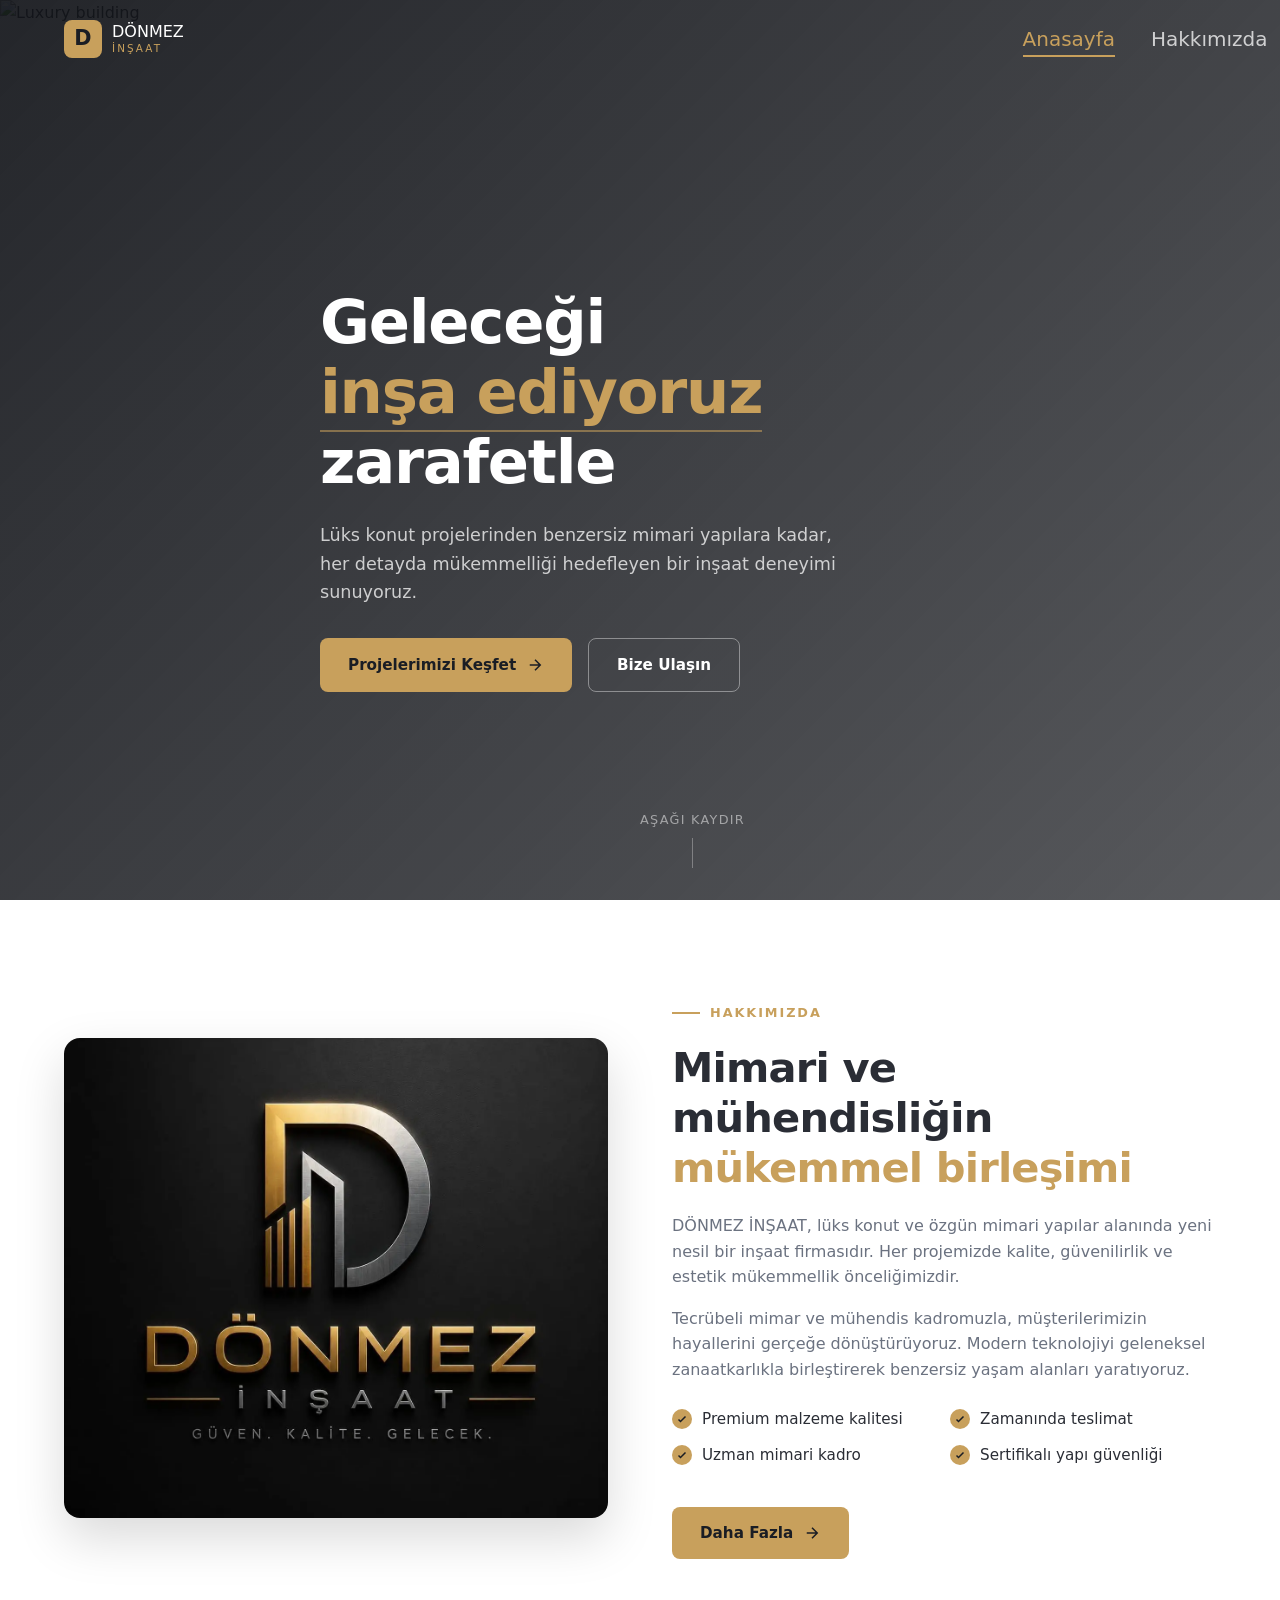
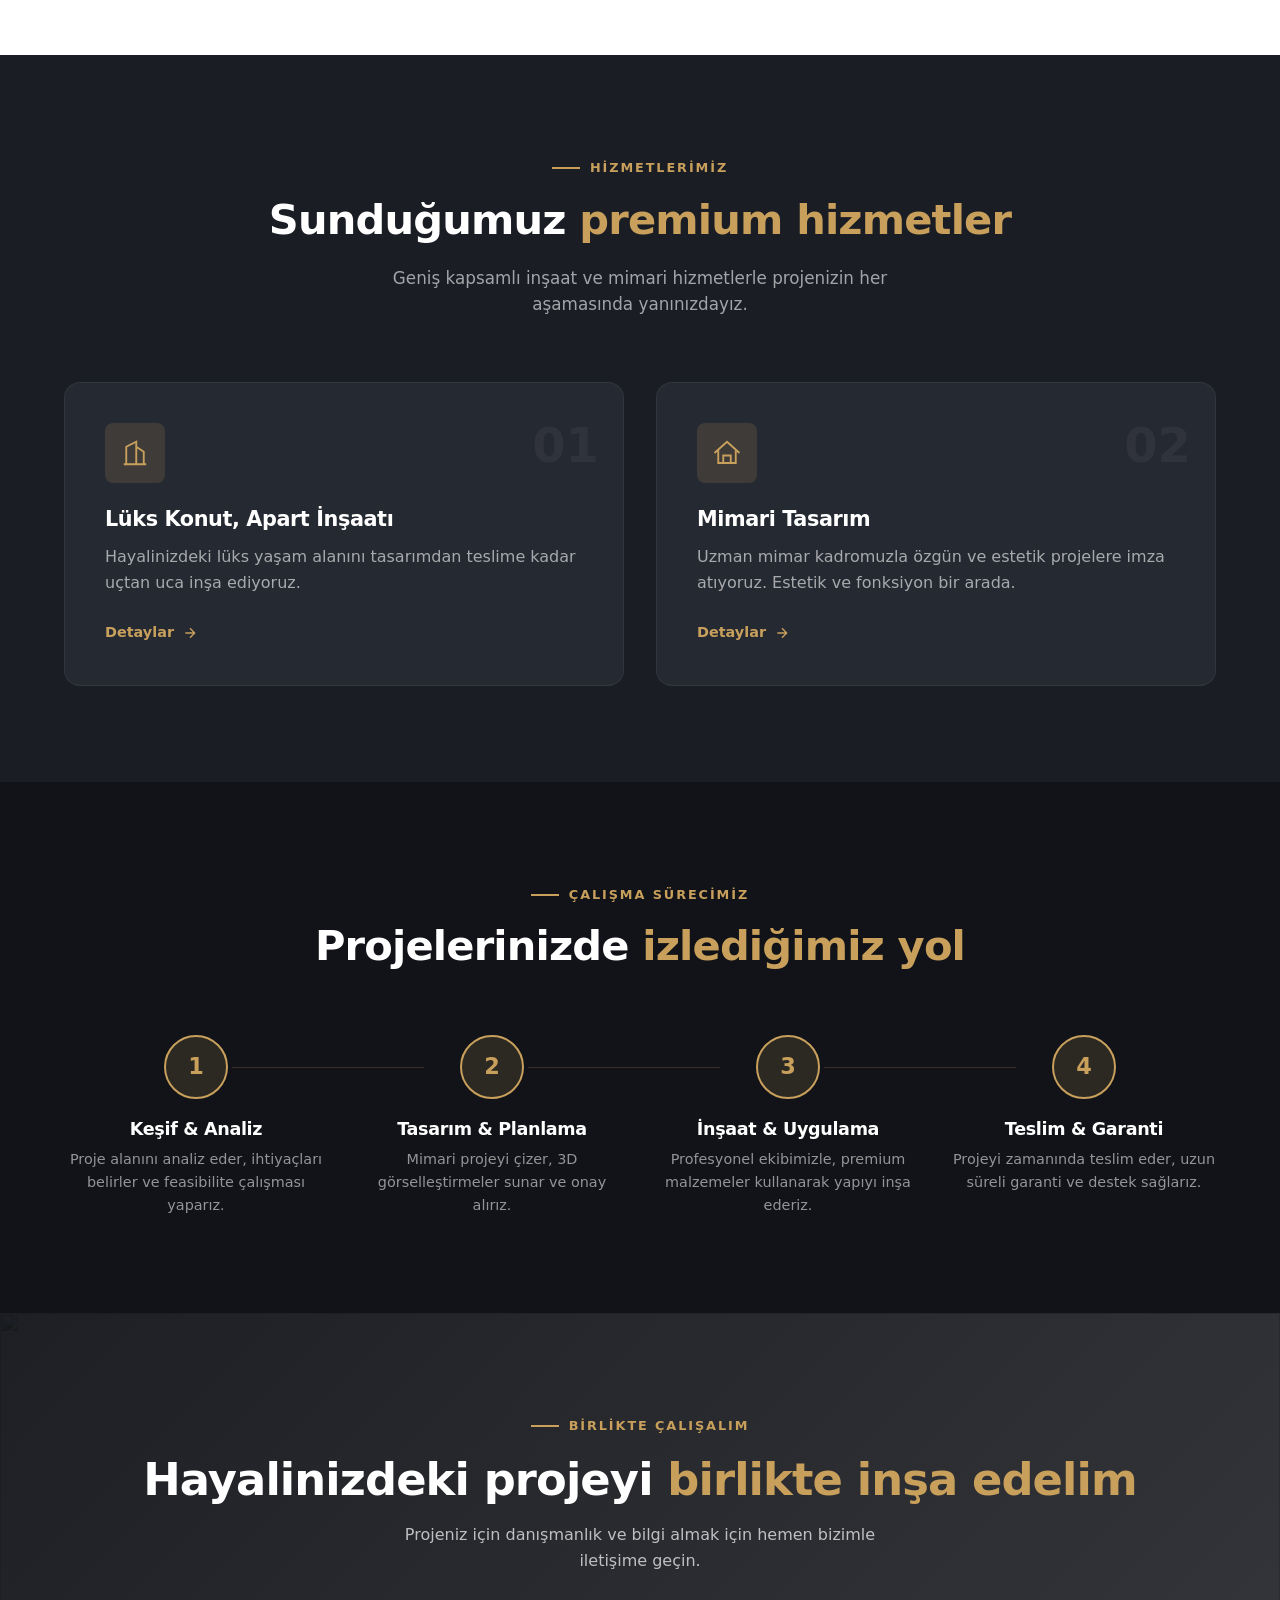
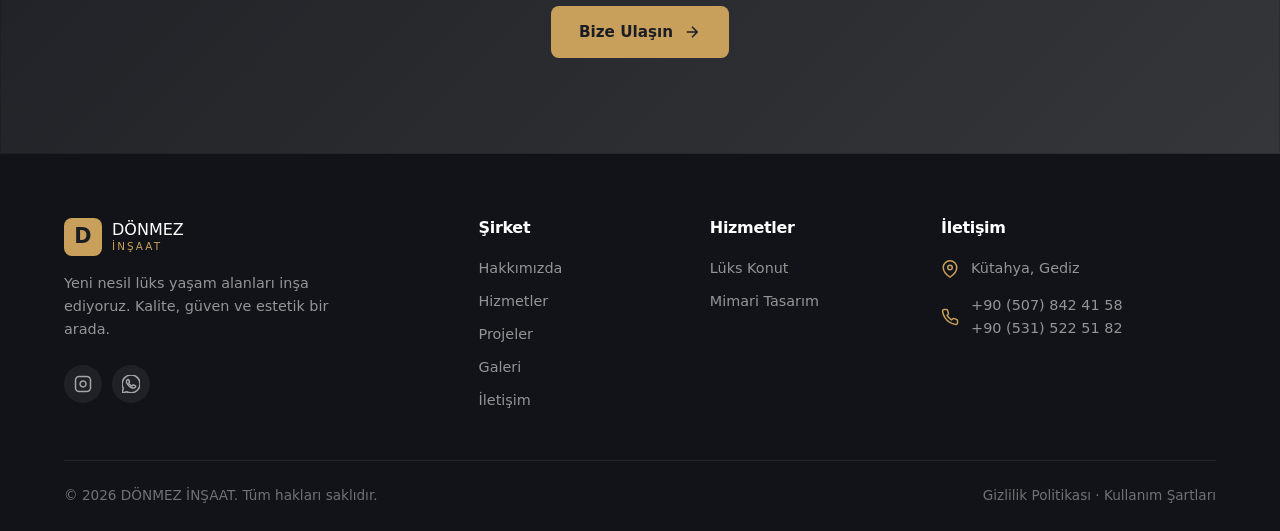
==== commit 67fcb45a: "Add files via upload" ====
--- a/index.html
+++ b/index.html
@@ -2,7 +2,7 @@
 <html lang="tr">
 <head>
   <meta charset="UTF-8">
-  <meta name="viewport" content="width=device-width, initial-scale=1.0">
+  <meta name="viewport" content="width=device-width, initial-scale=1.0, maximum-scale=1.0, user-scalable=no">
   <title>DÖNMEZ İNŞAAT — Lüks İnşaat & Mimarlık</title>
   <meta name="description" content="DÖNMEZ İNŞAAT — Lüks yaşam alanları inşa ediyoruz. Premium kalite, zarif tasarım.">
   <link rel="stylesheet" href="style.css">
@@ -44,27 +44,62 @@
     <a href="iletisim.html">İletişim</a>
   </div>
 
-  <!-- Hero -->
-  <section class="hero">
-    <div class="hero-bg">
-      <img src="https://images.pexels.com/photos/323780/pexels-photo-323780.jpeg?auto=compress&cs=tinysrgb&w=1920" alt="Luxury building">
-    </div>
-    <div class="hero-overlay"></div>
-    <div class="container">
-      <div class="hero-content">
-
-        <h1>Geleceği <span class="gold-line">inşa ediyoruz</span> zarafetle</h1>
-        <p>Lüks konut projelerinden benzersiz mimari yapılara kadar, her detayda mükemmelliği hedefleyen bir inşaat deneyimi sunuyoruz.</p>
-        <div class="hero-actions">
-          <a href="projeler.html" class="btn btn-primary"><span>Projelerimizi Keşfet</span>
-            <svg class="btn-arrow" viewBox="0 0 24 24" fill="none" stroke="currentColor" stroke-width="2"><path d="M5 12h14M12 5l7 7-7 7"/></svg>
-          </a>
-          <a href="iletisim.html" class="btn btn-outline">Bize Ulaşın</a>
-        </div>
-      </div>
-    </div>
-    <div class="hero-scroll">Aşağı Kaydır</div>
-  </section>
+<!-- Hero -->
+<section class="hero hero-animate">
+
+  <div class="hero-bg">
+    <img
+      src="https://images.pexels.com/photos/323780/pexels-photo-323780.jpeg?auto=compress&cs=tinysrgb&w=1920"
+      alt="Luxury building"
+    >
+  </div>
+
+  <div class="hero-overlay"></div>
+
+  <div class="container">
+    <div class="hero-content">
+
+      <h1 class="hero-anim hero-title-anim">
+        Geleceği
+        <span class="gold-line">inşa ediyoruz</span>
+        zarafetle
+      </h1>
+
+      <p class="hero-anim hero-text-anim">
+        Lüks konut projelerinden benzersiz mimari yapılara kadar,
+        her detayda mükemmelliği hedefleyen bir inşaat deneyimi sunuyoruz.
+      </p>
+
+      <div class="hero-actions hero-anim hero-buttons-anim">
+
+        <a href="projeler.html" class="btn btn-primary">
+          <span>Projelerimizi Keşfet</span>
+
+          <svg
+            class="btn-arrow"
+            viewBox="0 0 24 24"
+            fill="none"
+            stroke="currentColor"
+            stroke-width="2"
+          >
+            <path d="M5 12h14M12 5l7 7-7 7"></path>
+          </svg>
+        </a>
+
+        <a href="iletisim.html" class="btn btn-outline">
+          Bize Ulaşın
+        </a>
+
+      </div>
+
+    </div>
+  </div>
+
+  <div class="hero-scroll hero-scroll-anim">
+    Aşağı Kaydır
+  </div>
+
+</section>
 
   <!-- About Preview -->
   <section class="section">
@@ -106,7 +141,7 @@
           <div class="service-icon">
             <svg viewBox="0 0 24 24" fill="none" stroke="currentColor" stroke-width="1.5"><path d="M3 21h18M5 21V7l8-4v18M19 21V11l-6-4"/><path d="M9 9v.01M9 12v.01M9 15v.01M9 18v.01"/></svg>
           </div>
-          <h3>Lüks Konut İnşaatı</h3>
+          <h3>Lüks Konut, Apart İnşaatı</h3>
           <p>Hayalinizdeki lüks yaşam alanını tasarımdan teslime kadar uçtan uca inşa ediyoruz.</p>
           <a href="hizmetler.html" class="service-link">Detaylar
             <svg width="16" height="16" viewBox="0 0 24 24" fill="none" stroke="currentColor" stroke-width="2"><path d="M5 12h14M12 5l7 7-7 7"/></svg>
@@ -233,12 +268,9 @@
           </div>
           <div class="footer-contact-item">
             <svg viewBox="0 0 24 24" fill="none" stroke="currentColor" stroke-width="2"><path d="M22 16.92v3a2 2 0 01-2.18 2 19.79 19.79 0 01-8.63-3.07 19.5 19.5 0 01-6-6 19.79 19.79 0 01-3.07-8.67A2 2 0 014.11 2h3a2 2 0 012 1.72c.13.96.36 1.9.7 2.81a2 2 0 01-.45 2.11L8.09 9.91a16 16 0 006 6l1.27-1.27a2 2 0 012.11-.45c.91.34 1.85.57 2.81.7A2 2 0 0122 16.92z"/></svg>
-            <span>+90 (507) 842 41 58</span>
-          </div>
-          <div class="footer-contact-item">
-            <svg viewBox="0 0 24 24" fill="none" stroke="currentColor" stroke-width="2"><path d="M4 4h16c1.1 0 2 .9 2 2v12c0 1.1-.9 2-2 2H4c-1.1 0-2-.9-2-2V6c0-1.1.9-2 2-2zM22 6l-10 7L2 6"/></svg>
-            <span>info@donmezyapi.com</span>
-          </div>
+            <span>+90 (507) 842 41 58  <br> +90 (531) 522 51 82</span>
+          </div>
+
         </div>
       </div>
       <div class="footer-bottom">
--- a/style.css
+++ b/style.css
@@ -221,10 +221,11 @@
 .nav-links {
   display: flex;
   gap: 36px;
+  margin-right: -500px;
 }
 .nav-links a {
   color: rgba(255,255,255,0.75);
-  font-size: 0.95rem;
+  font-size: 20px;
   font-weight: 500;
   transition: color var(--transition);
   position: relative;
@@ -1658,4 +1659,308 @@
 
 .project-gallery-items {
   display: none !important;
-}+}
+
+/* Galeri lightbox */
+.gallery-lightbox {
+  position: fixed;
+  inset: 0;
+  z-index: 99999;
+
+  display: flex;
+  align-items: center;
+  justify-content: center;
+
+  padding: 40px 90px;
+
+  background: rgba(5, 7, 10, 0.96);
+  backdrop-filter: blur(8px);
+}
+
+.gallery-lightbox-media {
+  width: min(1100px, 100%);
+  height: min(75vh, 720px);
+
+  display: flex;
+  align-items: center;
+  justify-content: center;
+
+  border-radius: 12px;
+  overflow: hidden;
+  background: #090b0f;
+}
+
+.gallery-lightbox-media img,
+.gallery-lightbox-media video {
+  width: 100%;
+  height: 100%;
+  object-fit: contain;
+}
+
+.gallery-lightbox-arrow {
+  position: absolute;
+  top: 50%;
+  z-index: 3;
+
+  width: 52px;
+  height: 52px;
+
+  transform: translateY(-50%);
+
+  border: 1px solid rgba(255,255,255,0.2);
+  border-radius: 50%;
+
+  color: white;
+  background: rgba(255,255,255,0.1);
+
+  font-size: 24px;
+  cursor: pointer;
+}
+
+.gallery-lightbox-prev {
+  left: 24px;
+}
+
+.gallery-lightbox-next {
+  right: 24px;
+}
+
+.gallery-lightbox-counter {
+  position: absolute;
+  bottom: 18px;
+  left: 50%;
+
+  transform: translateX(-50%);
+
+  color: white;
+  font-size: 14px;
+}
+
+@media (max-width: 768px) {
+  .gallery-lightbox {
+    padding: 65px 12px 35px;
+  }
+
+  .gallery-lightbox-media {
+    height: 65vh;
+  }
+
+  .gallery-lightbox-arrow {
+    width: 42px;
+    height: 42px;
+  }
+
+  .gallery-lightbox-prev {
+    left: 12px;
+  }
+
+  .gallery-lightbox-next {
+    right: 12px;
+  }
+}
+/* FOTO VE VİDEO AYNI GÖRÜNSÜN */
+.gallery-item img,
+.gallery-item video{
+    width:100%;
+    height:100%;
+    display:block;
+    object-fit:cover;
+    border-radius:20px;
+}
+
+/* Video kartı */
+.gallery-item video{
+    background:#111;
+}
+
+/* Oynat ikonu */
+.gallery-item .zoom-icon{
+    position:absolute;
+    top:50%;
+    left:50%;
+    transform:translate(-50%,-50%);
+    width:72px;
+    height:72px;
+    border-radius:50%;
+    background:rgba(0,0,0,.45);
+    backdrop-filter:blur(10px);
+    display:flex;
+    align-items:center;
+    justify-content:center;
+    color:#fff;
+    z-index:5;
+    transition:.35s;
+}
+
+.gallery-item:hover .zoom-icon{
+    transform:translate(-50%,-50%) scale(1.12);
+    background:#c79b4b;
+}
+
+.gallery-item .zoom-icon svg{
+    width:30px;
+    height:30px;
+    fill:#fff;
+}
+
+/* =========================================
+   HERO AÇILIŞ ANİMASYONU
+========================================= */
+
+.hero-animate .hero-bg img {
+  transform: scale(1.08);
+  animation: heroBackgroundZoom 7s ease-out forwards;
+}
+
+.hero-anim {
+  opacity: 0;
+  transform: translateY(40px);
+  filter: blur(6px);
+}
+
+.hero-animate.hero-loaded .hero-title-anim {
+  animation: heroContentReveal 0.9s cubic-bezier(.2,.8,.2,1) forwards;
+  animation-delay: 0.15s;
+}
+
+.hero-animate.hero-loaded .hero-text-anim {
+  animation: heroContentReveal 0.9s cubic-bezier(.2,.8,.2,1) forwards;
+  animation-delay: 0.45s;
+}
+
+.hero-animate.hero-loaded .hero-buttons-anim {
+  animation: heroContentReveal 0.9s cubic-bezier(.2,.8,.2,1) forwards;
+  animation-delay: 0.75s;
+}
+
+.hero-scroll-anim {
+  opacity: 0;
+  transform: translateY(15px);
+}
+
+.hero-animate.hero-loaded .hero-scroll-anim {
+  animation:
+    heroScrollReveal 0.8s ease forwards 1.1s,
+    heroScrollFloat 2s ease-in-out infinite 2s;
+}
+
+.hero-buttons-anim .btn {
+  opacity: 0;
+  transform: translateY(18px);
+}
+
+.hero-animate.hero-loaded .hero-buttons-anim .btn:first-child {
+  animation: heroButtonReveal 0.65s ease forwards;
+  animation-delay: 0.9s;
+}
+
+.hero-animate.hero-loaded .hero-buttons-anim .btn:last-child {
+  animation: heroButtonReveal 0.65s ease forwards;
+  animation-delay: 1.05s;
+}
+
+.hero-title-anim .gold-line {
+  position: relative;
+  display: inline-block;
+}
+
+.hero-title-anim .gold-line::after {
+  content: "";
+  position: absolute;
+  left: 0;
+  bottom: -4px;
+
+  width: 0;
+  height: 2px;
+
+  background: currentColor;
+  opacity: 0.55;
+}
+
+.hero-animate.hero-loaded .hero-title-anim .gold-line::after {
+  animation: heroGoldLine 0.9s ease forwards;
+  animation-delay: 0.95s;
+}
+
+@keyframes heroContentReveal {
+  from {
+    opacity: 0;
+    transform: translateY(40px);
+    filter: blur(6px);
+  }
+
+  to {
+    opacity: 1;
+    transform: translateY(0);
+    filter: blur(0);
+  }
+}
+
+@keyframes heroButtonReveal {
+  from {
+    opacity: 0;
+    transform: translateY(18px) scale(0.96);
+  }
+
+  to {
+    opacity: 1;
+    transform: translateY(0) scale(1);
+  }
+}
+
+@keyframes heroBackgroundZoom {
+  from {
+    transform: scale(1.08);
+  }
+
+  to {
+    transform: scale(1);
+  }
+}
+
+@keyframes heroScrollReveal {
+  from {
+    opacity: 0;
+    transform: translateY(15px);
+  }
+
+  to {
+    opacity: 1;
+    transform: translateY(0);
+  }
+}
+
+@keyframes heroScrollFloat {
+  0%,
+  100% {
+    transform: translateY(0);
+  }
+
+  50% {
+    transform: translateY(7px);
+  }
+}
+
+@keyframes heroGoldLine {
+  from {
+    width: 0;
+  }
+
+  to {
+    width: 100%;
+  }
+}
+
+/* Hareket azaltma ayarı açık olan kullanıcılar */
+@media (prefers-reduced-motion: reduce) {
+  .hero-animate .hero-bg img,
+  .hero-anim,
+  .hero-scroll-anim,
+  .hero-buttons-anim .btn,
+  .hero-title-anim .gold-line::after {
+    animation: none !important;
+    opacity: 1 !important;
+    transform: none !important;
+    filter: none !important;
+  }
+}
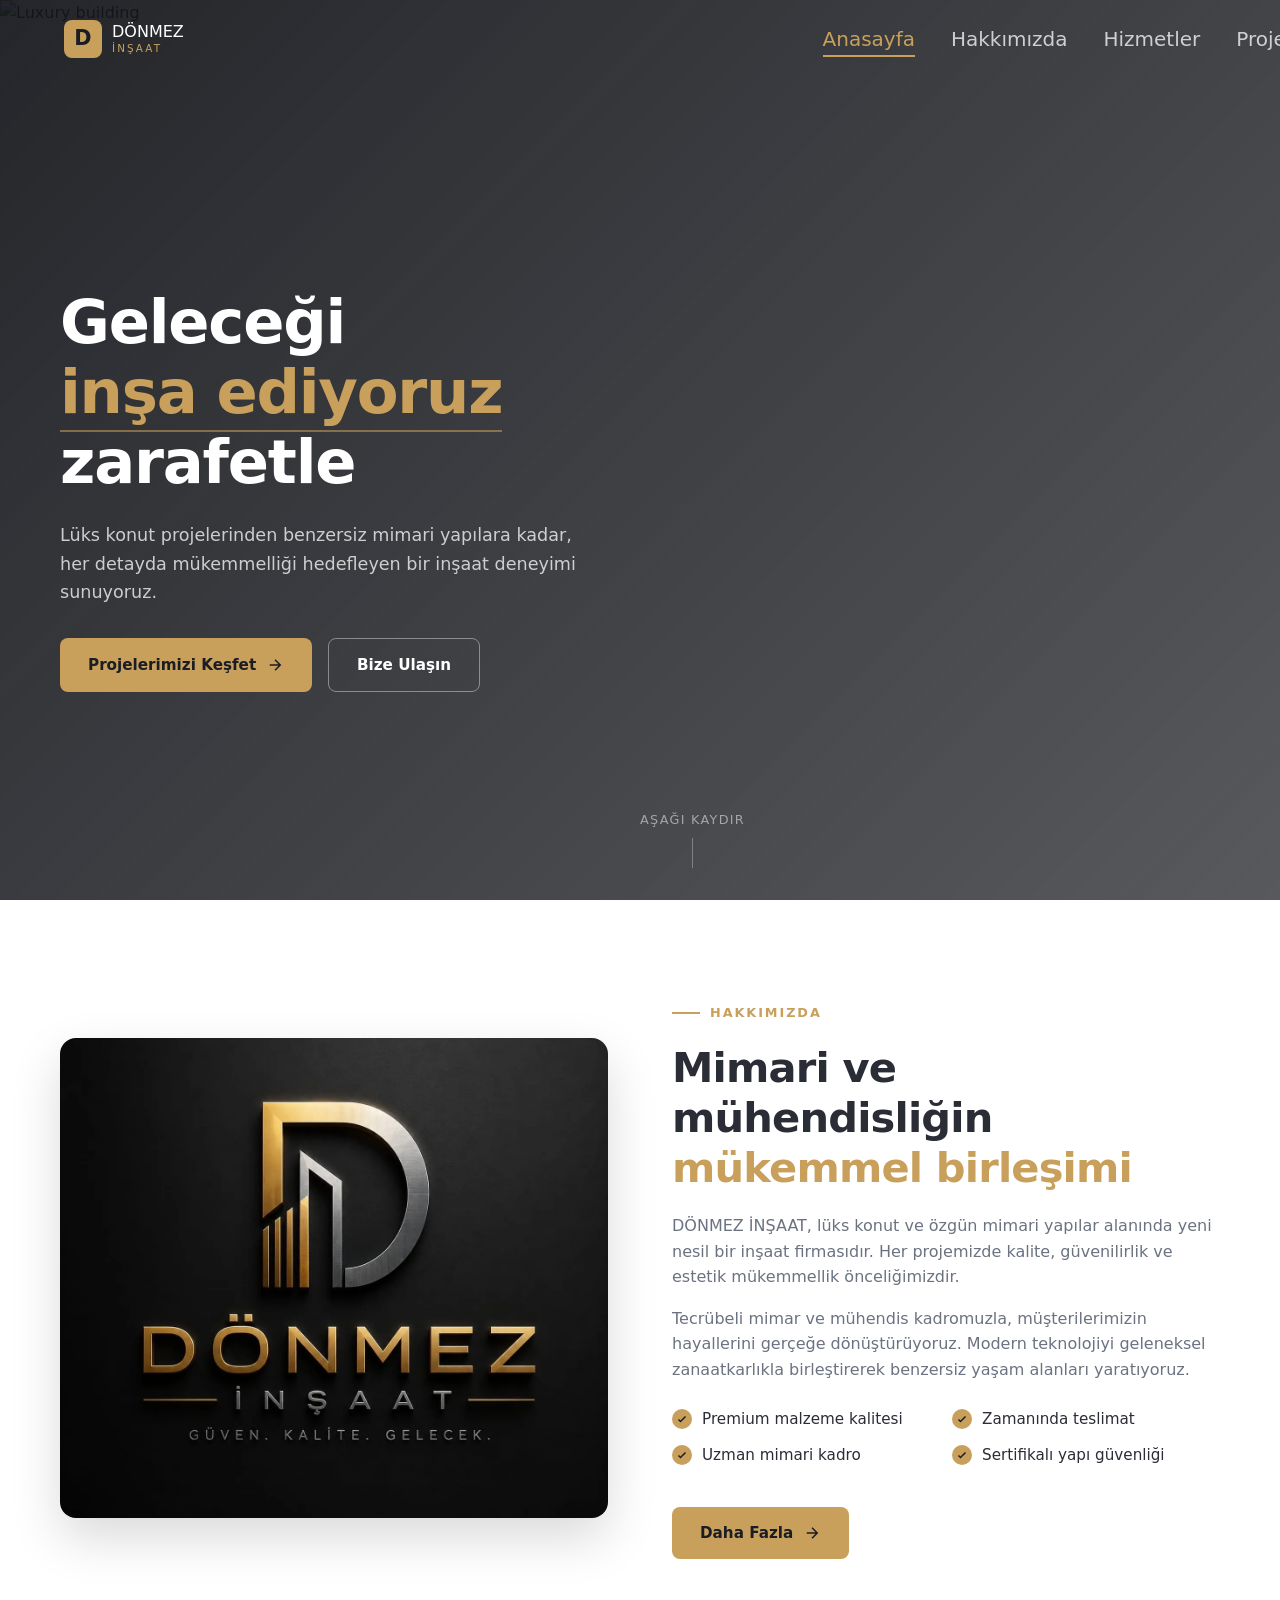
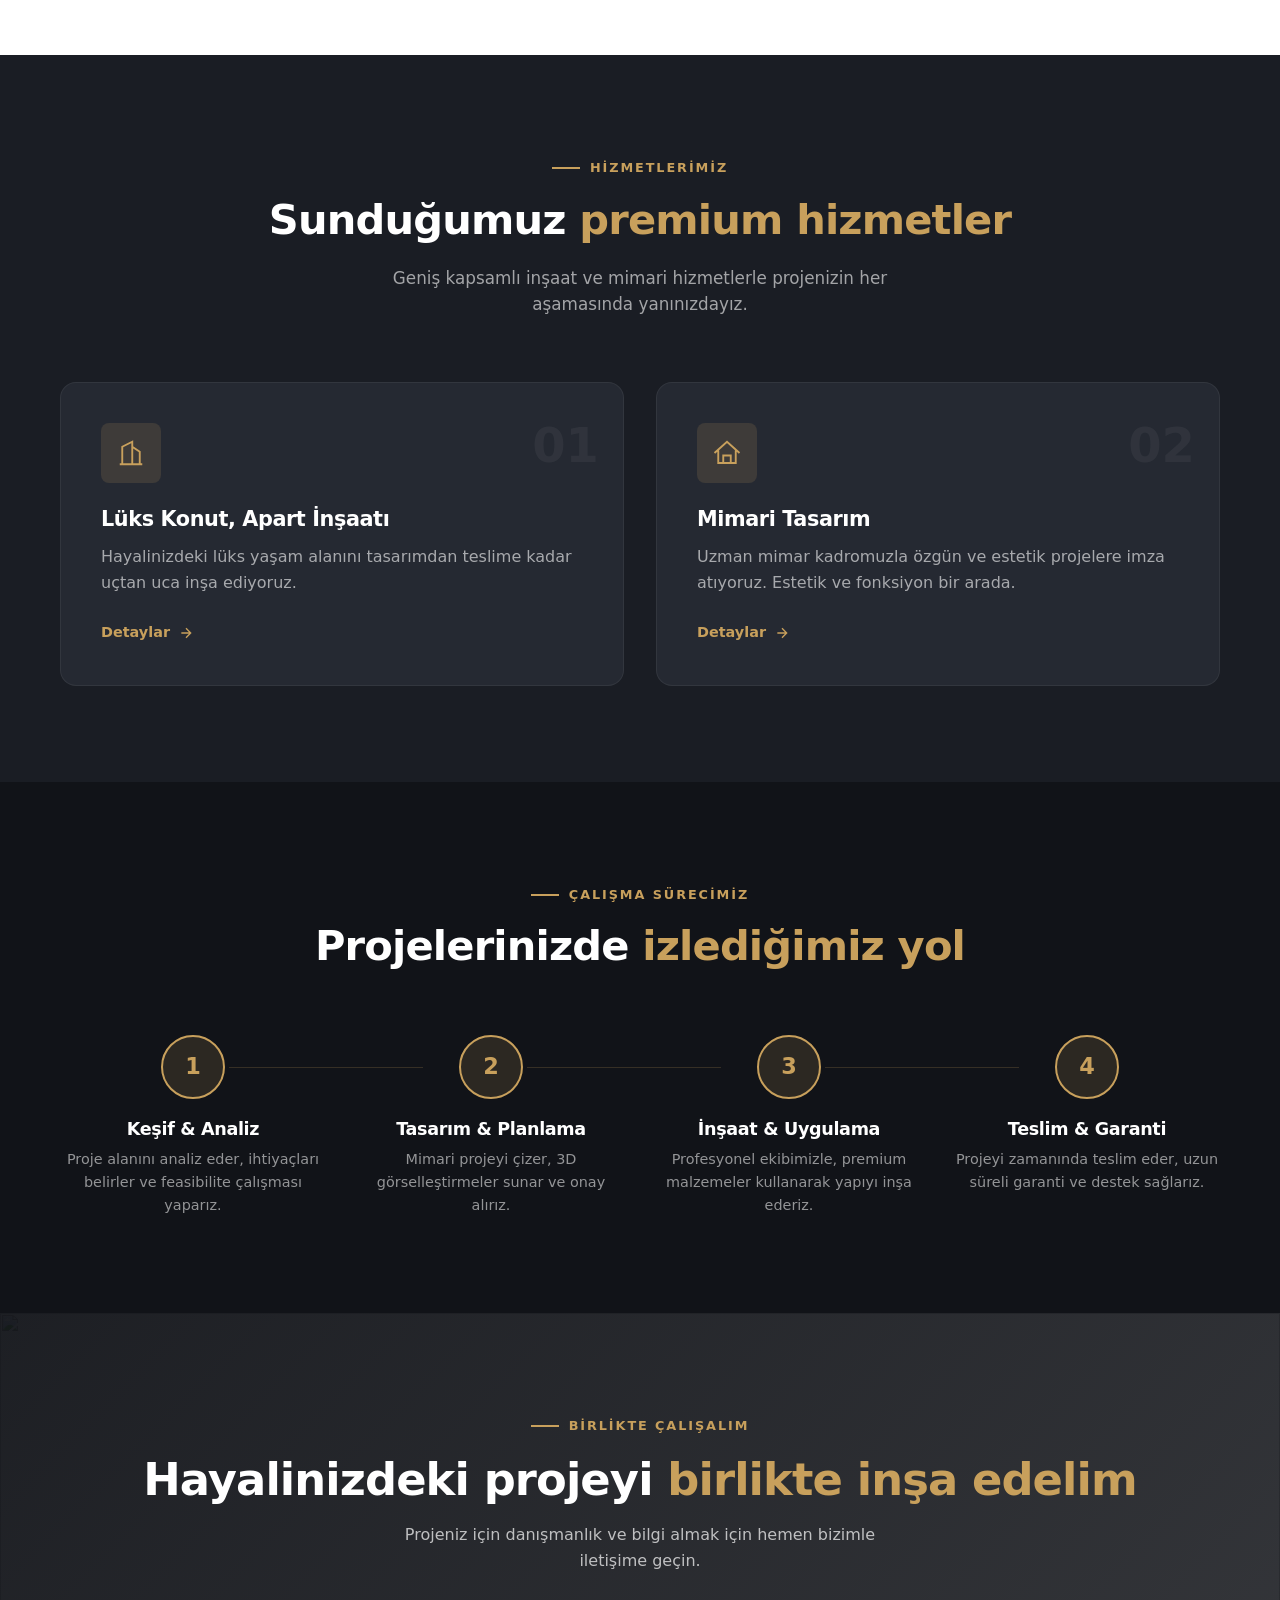
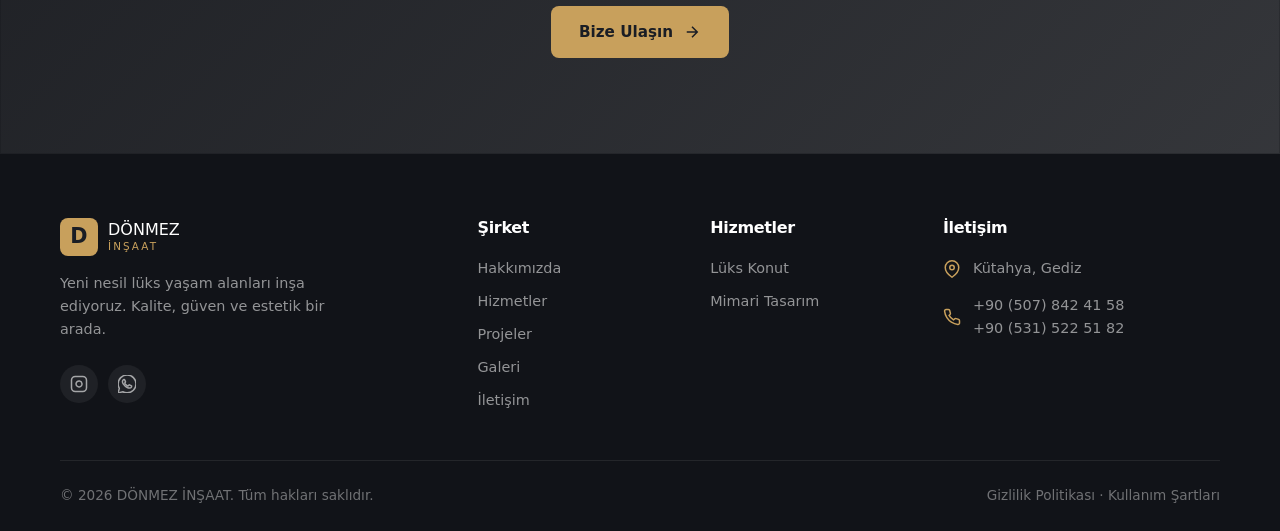
==== commit 05fd84ee: "Add files via upload" ====
--- a/index.html
+++ b/index.html
@@ -2,10 +2,62 @@
 <html lang="tr">
 <head>
   <meta charset="UTF-8">
+
+  <title>Dönmez İnşaat Yapı | Gediz İnşaat Firması | Kütahya Lüks Konut Projeleri</title>
+
   <meta name="viewport" content="width=device-width, initial-scale=1.0, maximum-scale=1.0, user-scalable=no">
-  <title>DÖNMEZ İNŞAAT — Lüks İnşaat & Mimarlık</title>
-  <meta name="description" content="DÖNMEZ İNŞAAT — Lüks yaşam alanları inşa ediyoruz. Premium kalite, zarif tasarım.">
+
+  <meta name="description" content="Dönmez İnşaat Yapı, Kütahya Gediz'de faaliyet gösteren profesyonel inşaat firmasıdır. Lüks konut, villa, apartman, anahtar teslim inşaat ve modern yaşam projelerinde kaliteli çözümler sunuyoruz.">
+
+  <meta name="keywords" content="Dönmez İnşaat, Dönmez İnşaat Yapı, Gediz İnşaat, Gediz İnşaat Firması, Gediz Müteahhit, Gediz Yapı, Gediz Konut, Gediz Villa, Gediz Ev Yapımı, Gediz Apartman, Kütahya Gediz İnşaat, Kütahya İnşaat, Kütahya Müteahhit, Kütahya Villa Yapımı, Kütahya Konut Projeleri, Anahtar Teslim İnşaat, Lüks Konut, Modern Konut, Villa İnşaatı, Apartman Yapımı, İnşaat Firması, Müteahhitlik Hizmetleri">
+
+  <meta name="author" content="Dönmez İnşaat Yapı">
+  <meta name="robots" content="index, follow, max-image-preview:large">
+  <meta name="theme-color" content="#C9A15A">
+
+  <link rel="canonical" href="https://donmezinsaatyapi.com.tr/">
+
+  <!-- Open Graph -->
+  <meta property="og:type" content="website">
+  <meta property="og:locale" content="tr_TR">
+  <meta property="og:site_name" content="Dönmez İnşaat Yapı">
+  <meta property="og:title" content="Dönmez İnşaat Yapı | Gediz İnşaat Firması">
+  <meta property="og:description" content="Gediz ve Kütahya'da lüks konut, villa ve anahtar teslim inşaat projeleri.">
+  <meta property="og:url" content="https://donmezinsaatyapi.com.tr/">
+  <meta property="og:image" content="https://donmezinsaatyapi.com.tr/image/og.webp">
+
+  <!-- Twitter -->
+  <meta name="twitter:card" content="summary_large_image">
+  <meta name="twitter:title" content="Dönmez İnşaat Yapı">
+  <meta name="twitter:description" content="Kütahya Gediz'de modern ve lüks konut projeleri.">
+  <meta name="twitter:image" content="https://donmezinsaatyapi.com.tr/image/og.webp">
+
+  <!-- Favicon -->
+  <link rel="icon" type="image/png" href="image/favicon.png">
+
   <link rel="stylesheet" href="style.css">
+
+  <!-- Schema.org -->
+  <script type="application/ld+json">
+  {
+    "@context":"https://schema.org",
+    "@type":"LocalBusiness",
+    "name":"Dönmez İnşaat Yapı",
+    "url":"https://donmezinsaatyapi.com.tr",
+    "logo":"https://donmezinsaatyapi.com.tr/image/favicon.png",
+    "image":"https://donmezinsaatyapi.com.tr/image/og.webp",
+    "telephone":"+90 507 842 41 58",
+    "address":{
+      "@type":"PostalAddress",
+      "addressLocality":"Gediz",
+      "addressRegion":"Kütahya",
+      "addressCountry":"TR"
+    },
+    "areaServed":"Kütahya, Gediz",
+    "description":"Dönmez İnşaat Yapı; Gediz ve Kütahya'da lüks konut, villa, apartman ve anahtar teslim inşaat projeleri gerçekleştiren profesyonel inşaat firmasıdır."
+  }
+  </script>
+
 </head>
 <body>
 
--- a/style.css
+++ b/style.css
@@ -221,7 +221,7 @@
 .nav-links {
   display: flex;
   gap: 36px;
-  margin-right: -500px;
+  margin-right: -300px;
 }
 .nav-links a {
   color: rgba(255,255,255,0.75);
@@ -348,6 +348,7 @@
   letter-spacing: 0.1em;
   text-transform: uppercase;
   cursor: pointer;
+  
 }
 .hero-scroll::after {
   content: '';
@@ -1964,3 +1965,28 @@
     filter: none !important;
   }
 }
+
+html,
+body{
+    margin:0;
+    padding:0;
+    width:100%;
+    overflow-x:hidden !important;
+}
+
+*{
+    box-sizing:border-box;
+}
+
+img,
+video{
+    max-width:100%;
+    height:auto;
+}
+
+.container{
+    width:100%;
+    max-width:1200px;
+    margin:auto;
+    padding:0 20px;
+}
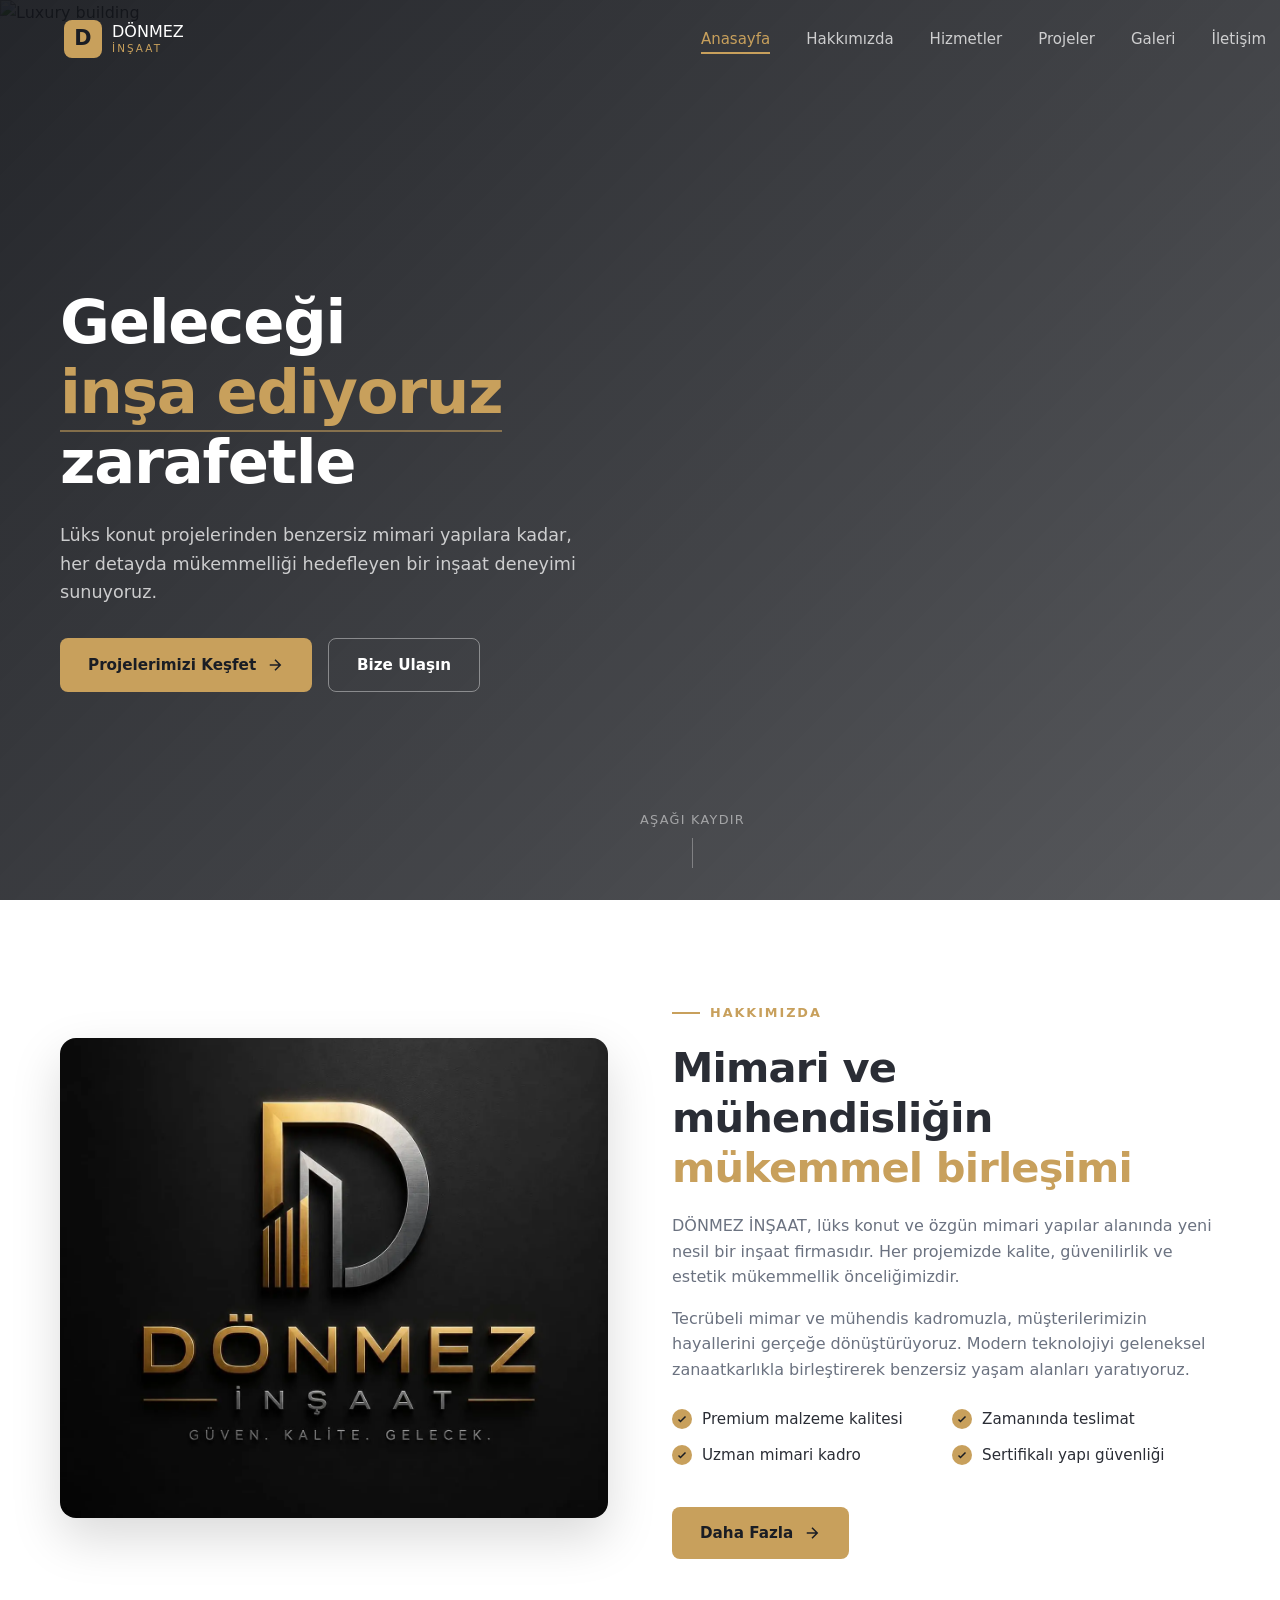
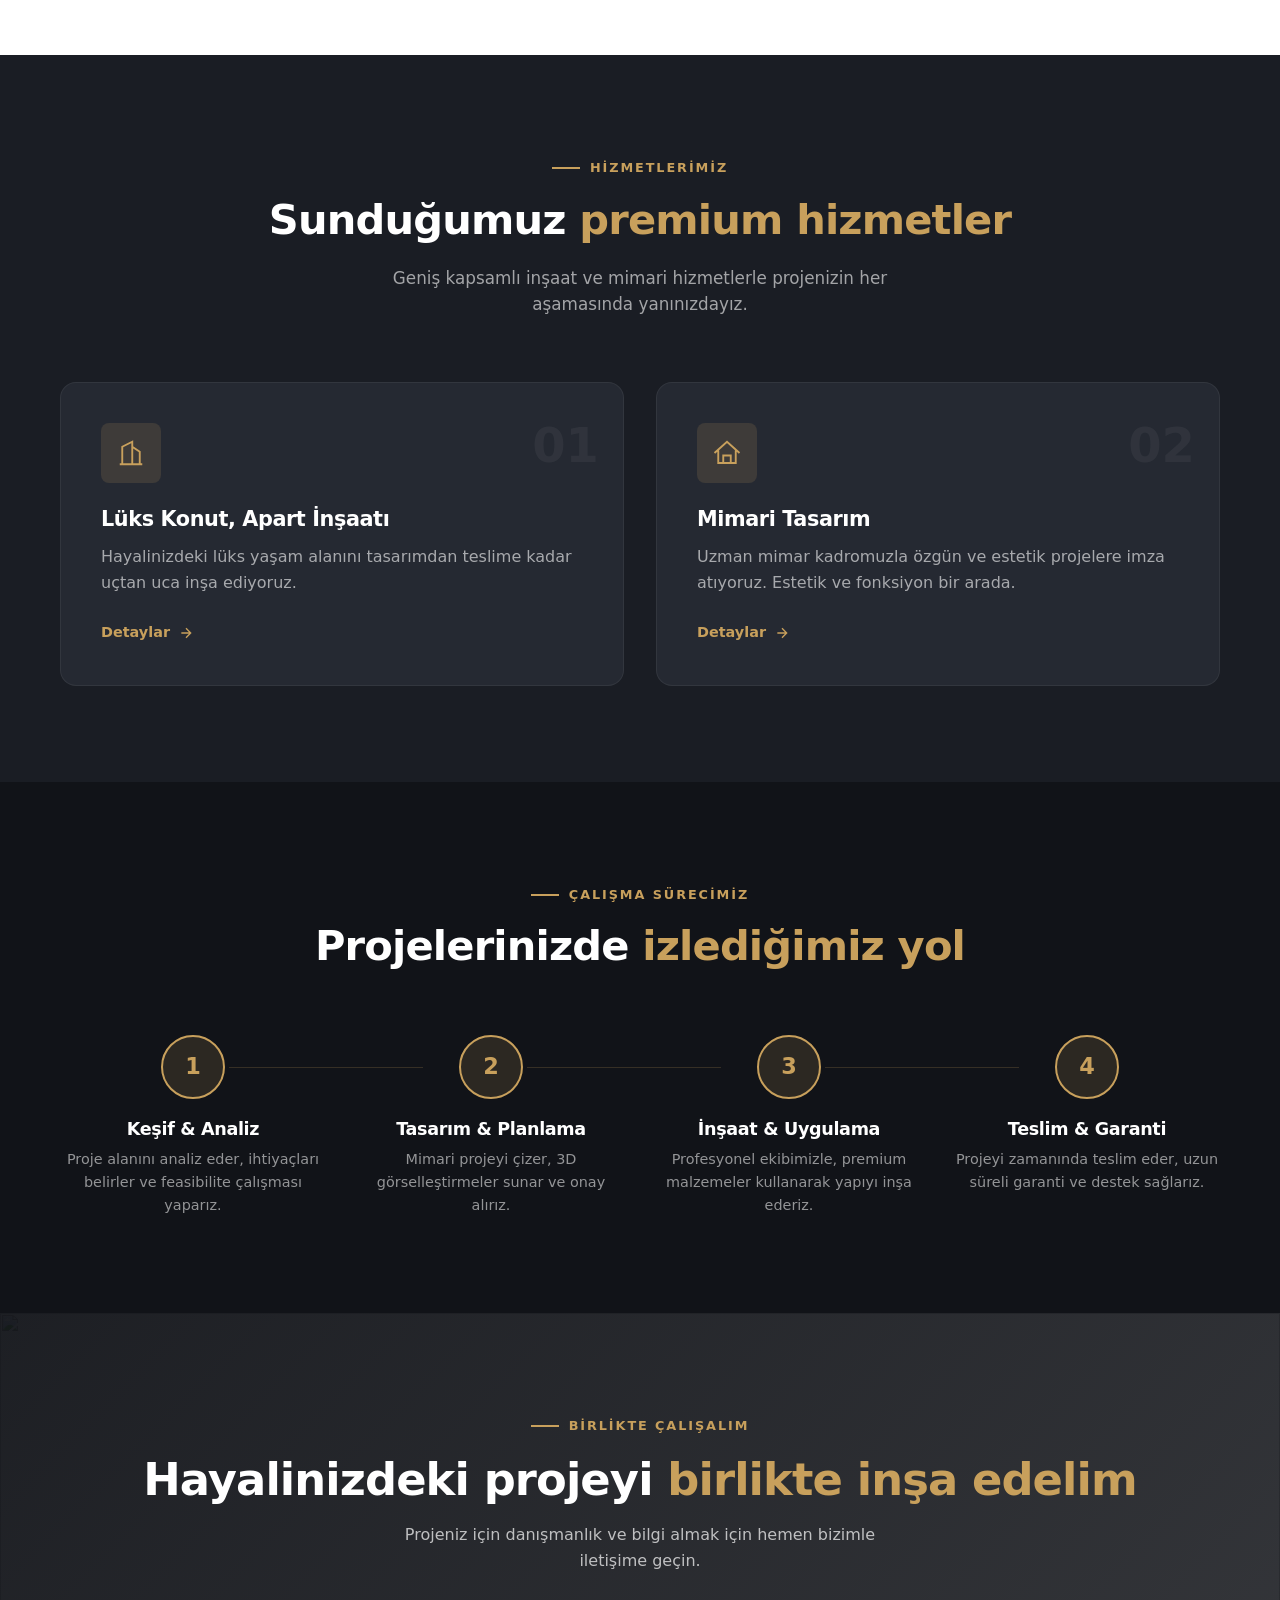
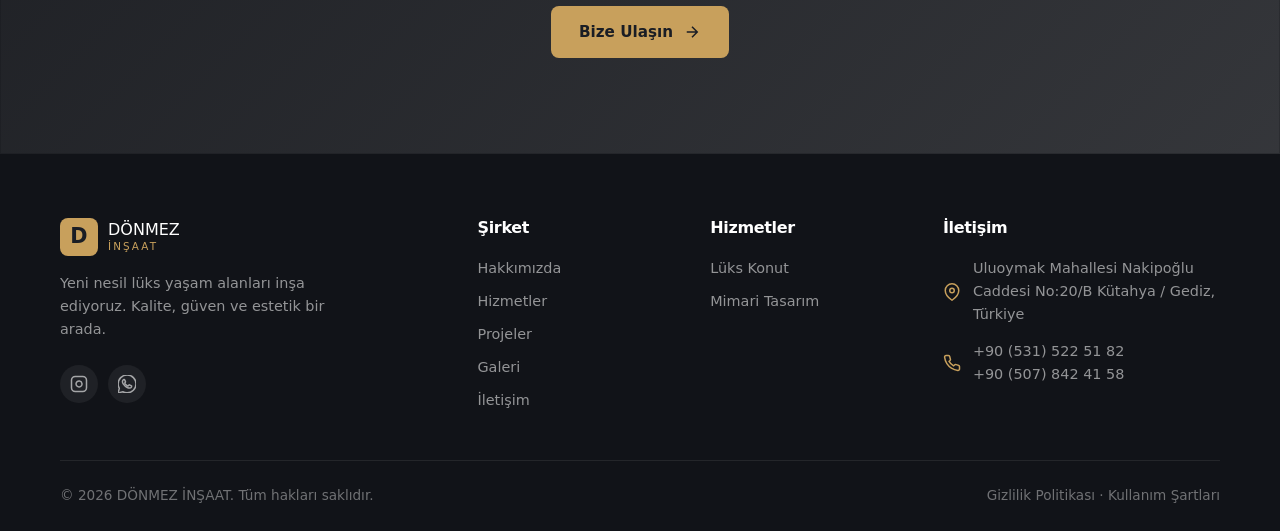
==== commit bca20a98: "Add files via upload" ====
--- a/index.html
+++ b/index.html
@@ -4,6 +4,10 @@
   <meta charset="UTF-8">
 
   <title>Dönmez İnşaat Yapı | Gediz İnşaat Firması | Kütahya Lüks Konut Projeleri</title>
+
+  <link rel="icon" type="image/x-icon" href="image/favicon.ico">
+<link rel="shortcut icon" href="image/favicon.ico">
+<link rel="apple-touch-icon" href="image/favicon.ico">
 
   <meta name="viewport" content="width=device-width, initial-scale=1.0, maximum-scale=1.0, user-scalable=no">
 
@@ -277,7 +281,7 @@
 <div class="footer-social">
 
   <!-- Instagram -->
-  <a href="https://www.instagram.com/donmezinsaat" target="_blank" aria-label="Instagram">
+  <a href="https://www.instagram.com/donmezinsaat43" target="_blank" aria-label="Instagram">
     <svg width="18" height="18" viewBox="0 0 24 24" fill="none" stroke="currentColor" stroke-width="2">
       <rect x="2" y="2" width="20" height="20" rx="5"/>
       <path d="M16 11.37A4 4 0 1112.63 8 4 4 0 0116 11.37z"/>
@@ -286,7 +290,7 @@
   </a>
 
   <!-- WhatsApp -->
-  <a href="https://wa.me/905078424158" target="_blank" aria-label="WhatsApp">
+  <a href="https://wa.me/905315225182" target="_blank" aria-label="WhatsApp">
     <svg width="18" height="18" viewBox="0 0 24 24" fill="none" stroke="currentColor" stroke-width="2">
       <path d="M20.52 3.48A11.86 11.86 0 0012.06 0C5.5 0 .16 5.34.16 11.9c0 2.1.55 4.15 1.6 5.96L0 24l6.3-1.65a11.84 11.84 0 005.76 1.47h.01c6.56 0 11.9-5.34 11.9-11.9a11.8 11.8 0 00-3.45-8.44z"/>
       <path d="M17.4 14.1c-.3-.15-1.76-.87-2.03-.97-.27-.1-.47-.15-.67.15-.2.3-.77.97-.94 1.17-.17.2-.35.22-.65.07-.3-.15-1.25-.46-2.39-1.47-.88-.78-1.48-1.75-1.65-2.05-.17-.3-.02-.46.13-.61.13-.13.3-.35.45-.52.15-.18.2-.3.3-.5.1-.2.05-.37-.02-.52-.08-.15-.67-1.62-.92-2.22-.24-.58-.49-.5-.67-.5h-.57c-.2 0-.52.08-.8.37-.27.3-1.05 1.02-1.05 2.5s1.08 2.9 1.23 3.1c.15.2 2.12 3.24 5.14 4.54.72.31 1.29.5 1.73.64.73.23 1.39.2 1.91.12.58-.09 1.76-.72 2.01-1.42.25-.7.25-1.3.17-1.42-.08-.12-.27-.2-.57-.35z"/>
@@ -316,11 +320,12 @@
           <h4>İletişim</h4>
           <div class="footer-contact-item">
             <svg viewBox="0 0 24 24" fill="none" stroke="currentColor" stroke-width="2"><path d="M21 10c0 7-9 13-9 13s-9-6-9-13a9 9 0 0118 0z"/><circle cx="12" cy="10" r="3"/></svg>
-            <span>Kütahya, Gediz</span>
+            <span>Uluoymak Mahallesi Nakipoğlu Caddesi No:20/B
+Kütahya / Gediz, Türkiye</span>
           </div>
           <div class="footer-contact-item">
             <svg viewBox="0 0 24 24" fill="none" stroke="currentColor" stroke-width="2"><path d="M22 16.92v3a2 2 0 01-2.18 2 19.79 19.79 0 01-8.63-3.07 19.5 19.5 0 01-6-6 19.79 19.79 0 01-3.07-8.67A2 2 0 014.11 2h3a2 2 0 012 1.72c.13.96.36 1.9.7 2.81a2 2 0 01-.45 2.11L8.09 9.91a16 16 0 006 6l1.27-1.27a2 2 0 012.11-.45c.91.34 1.85.57 2.81.7A2 2 0 0122 16.92z"/></svg>
-            <span>+90 (507) 842 41 58  <br> +90 (531) 522 51 82</span>
+            <span>+90 (531) 522 51 82 <br> +90 (507) 842 41 58</span>
           </div>
 
         </div>
--- a/style.css
+++ b/style.css
@@ -221,11 +221,11 @@
 .nav-links {
   display: flex;
   gap: 36px;
-  margin-right: -300px;
+  margin-right: -50px;
 }
 .nav-links a {
   color: rgba(255,255,255,0.75);
-  font-size: 20px;
+  font-size: 15px;
   font-weight: 500;
   transition: color var(--transition);
   position: relative;
